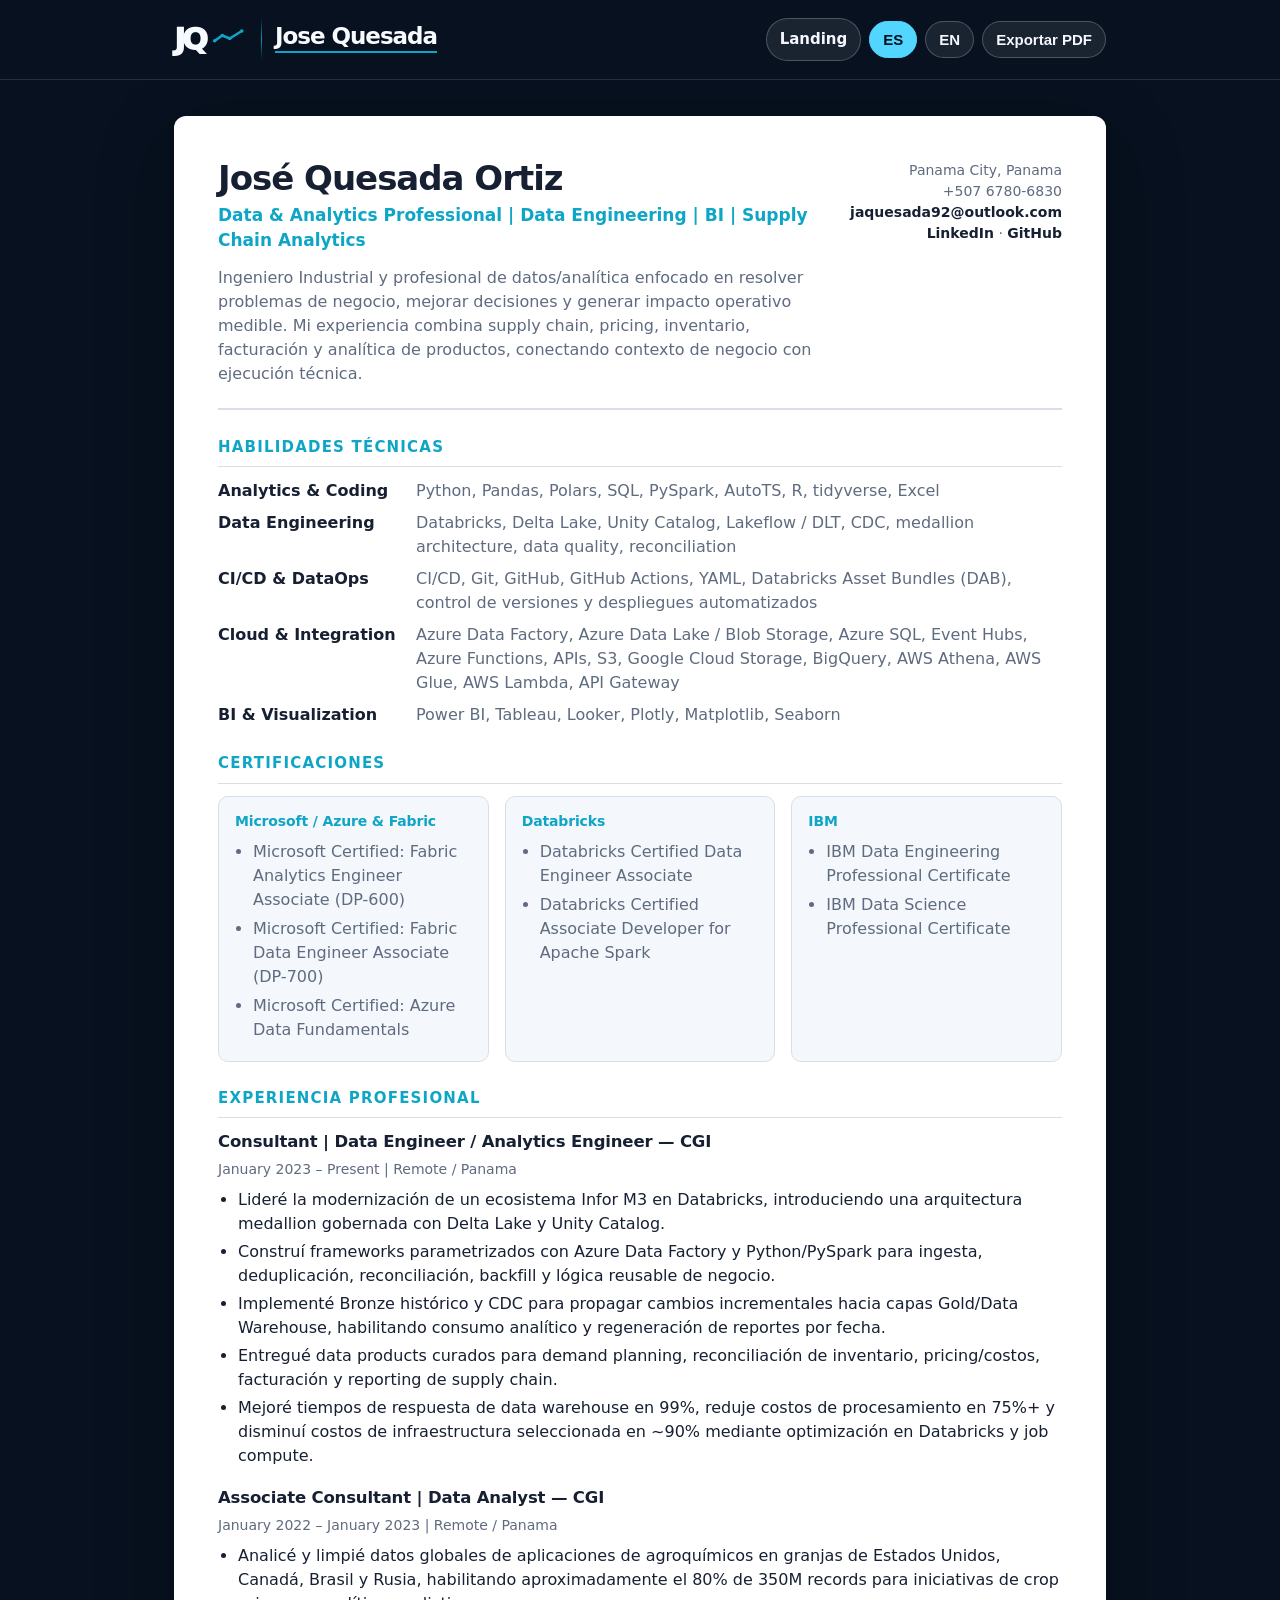
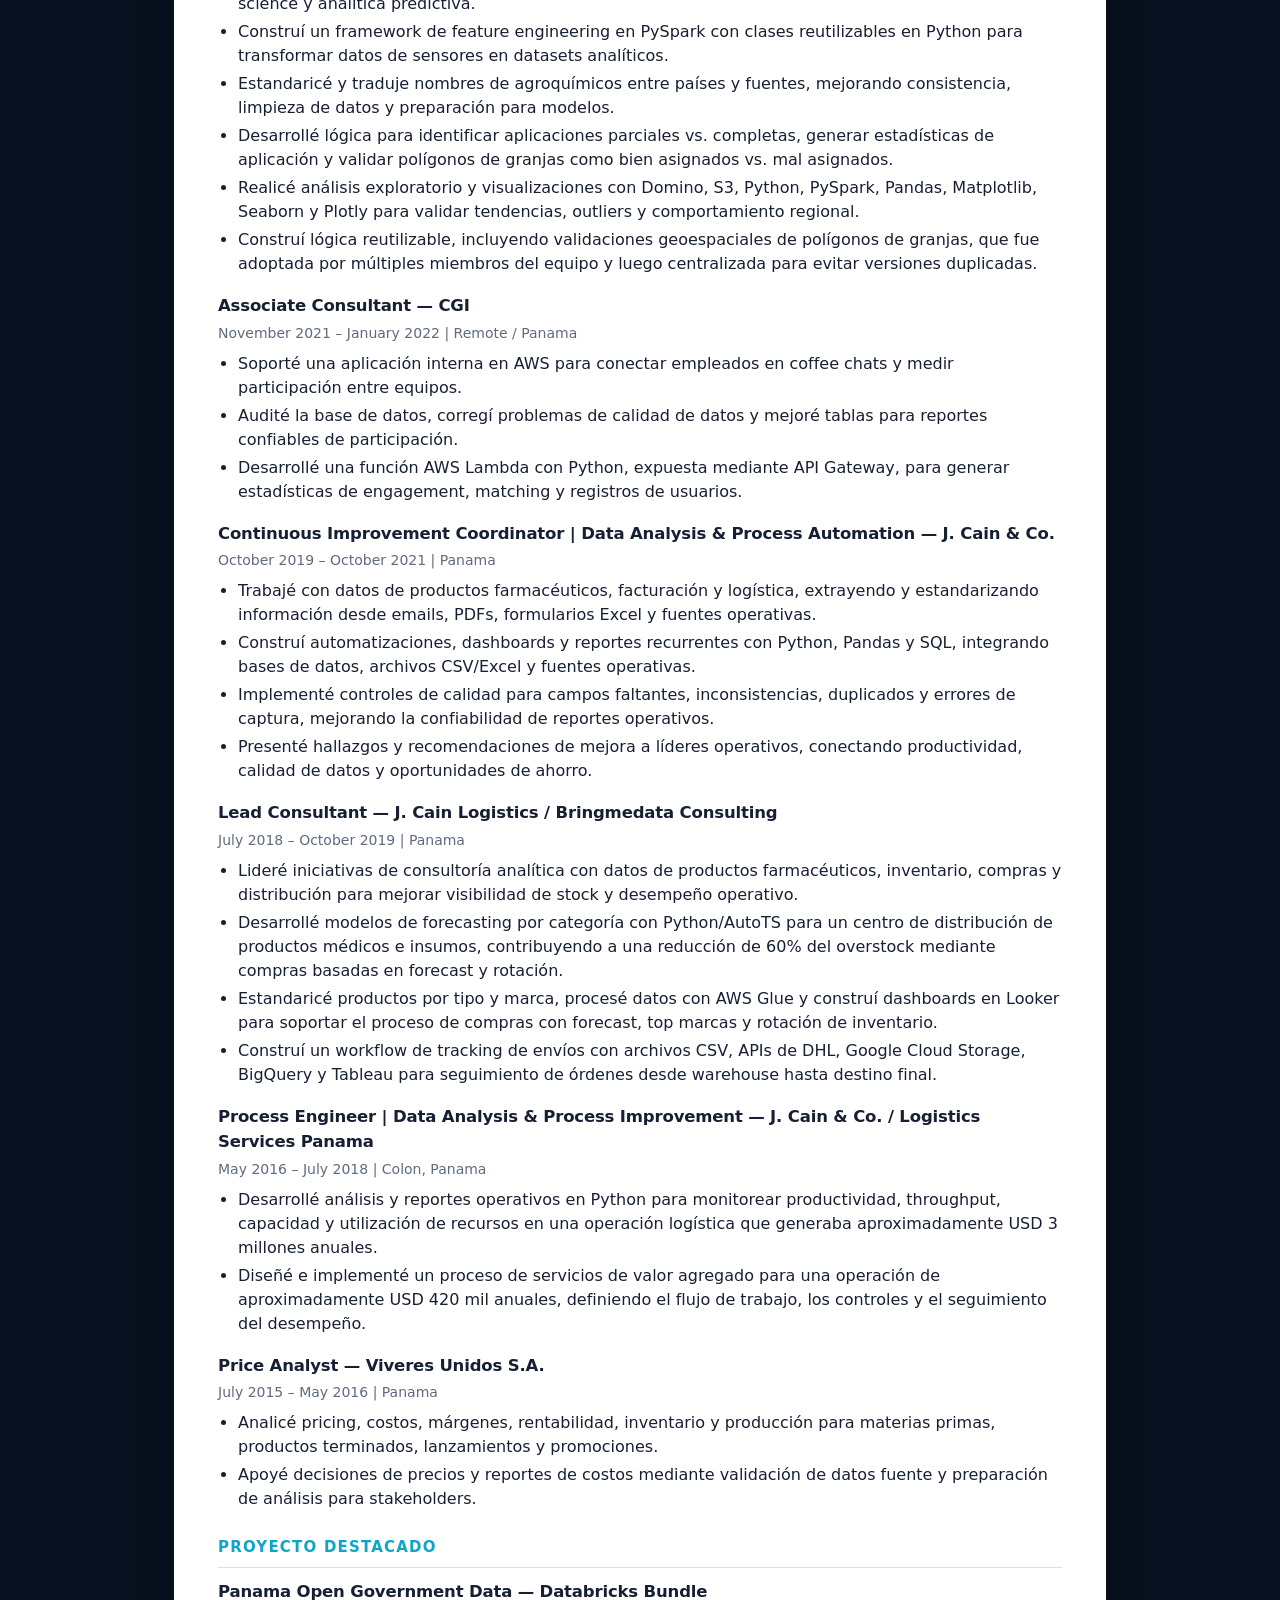
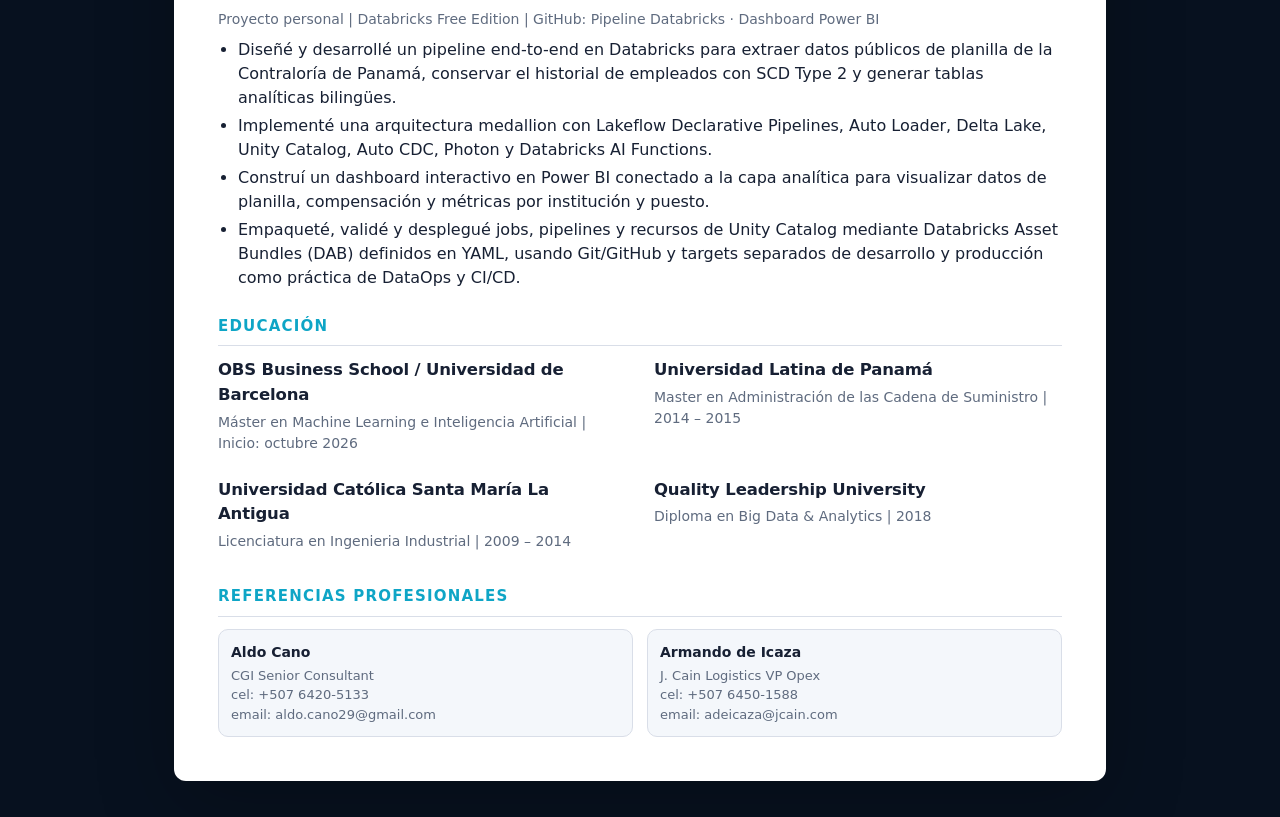
==== cv.html @ 7c7688a4 "Revise job title and descriptions in cv.html Updated job title and enhanced job descriptions for cla" ====
<!DOCTYPE html>
<html lang="es">
<head>
  <meta charset="UTF-8" />
  <meta name="viewport" content="width=device-width, initial-scale=1.0" />
  <title>José Quesada Ortiz | CV</title>
  <meta name="description" content="CV bilingüe de José Quesada Ortiz: experiencia laboral, estudios, certificaciones y herramientas en data engineering, analytics, BI, supply chain e integración de sistemas." />
  <link rel="icon" type="image/svg+xml" href="assets/favicon.svg" />
  <style>
    :root {
      --bg: #07111f;
      --paper: #ffffff;
      --ink: #172033;
      --muted: #5f6b7f;
      --line: #d9dee8;
      --accent: #0ea5c6;
      --soft: #f4f7fb;
      --max: 980px;
    }

    * { box-sizing: border-box; }

    body {
      margin: 0;
      font-family: Inter, ui-sans-serif, system-ui, -apple-system, BlinkMacSystemFont, "Segoe UI", sans-serif;
      background: var(--bg);
      color: var(--ink);
      line-height: 1.5;
    }

    a { color: inherit; text-decoration: none; }

    .topbar {
      background: #07111f;
      color: #f5f8ff;
      border-bottom: 1px solid rgba(255,255,255,.12);
      position: sticky;
      top: 0;
      z-index: 10;
    }

    .topbar-inner {
      max-width: var(--max);
      margin: 0 auto;
      padding: 18px 24px;
      display: flex;
      justify-content: space-between;
      align-items: center;
      gap: 16px;
    }

.brand {
  display: inline-flex;
  align-items: center;
  gap: 13px;
  font-weight: 850;
  letter-spacing: -0.02em;
  min-width: 0;
  color: #f5f8ff;
  flex: 0 0 auto;
}

.brand-icon {
  position: relative;
  display: inline-flex;
  align-items: center;
  height: 42px;
  min-width: 74px;
  color: #f7fbff;
}

.brand-jq {
  font-size: 31px;
  line-height: 1;
  font-weight: 950;
  letter-spacing: -0.12em;
  color: #f7fbff;
}

.brand-chart {
  position: absolute;
  width: 34px;
  height: 18px;
  left: 38px;
  top: 10px;
  overflow: visible;
}

.brand-chart polyline {
  fill: none;
  stroke: var(--accent);
  stroke-width: 3.4;
  stroke-linecap: round;
  stroke-linejoin: round;
}

.brand-chart circle {
  fill: var(--accent);
}

.brand-divider {
  width: 1px;
  height: 42px;
  background: linear-gradient(to bottom, transparent, var(--accent), transparent);
  flex: 0 0 auto;
  opacity: .9;
}

.brand-name-inline {
  display: inline-block;
  max-width: none;
  color: #f7fbff;
  font-size: 23px;
  line-height: 1;
  font-weight: 850;
  letter-spacing: -0.045em;
  white-space: nowrap;
  padding-bottom: 3px;
  border-bottom: 2px solid var(--accent);
}

    .actions {
      display: flex;
      align-items: center;
      gap: 8px;
      flex-wrap: wrap;
      justify-content: flex-end;
    }

    button, .nav-btn {
      border: 1px solid rgba(255,255,255,.22);
      background: rgba(255,255,255,.08);
      color: #f5f8ff;
      border-radius: 999px;
      padding: 9px 13px;
      font-weight: 750;
      cursor: pointer;
      font-size: 15px;
    }

    button.active {
      background: #52d5ff;
      color: #06101e;
      border-color: #52d5ff;
    }

    .page {
      max-width: var(--max);
      margin: 36px auto;
      padding: 0 24px;
    }

    .paper {
      background: var(--paper);
      border-radius: 12px;
      box-shadow: 0 24px 80px rgba(0,0,0,.24);
      padding: 44px;
    }

    .cv-header {
      border-bottom: 2px solid var(--line);
      padding-bottom: 22px;
      margin-bottom: 26px;
      display: grid;
      grid-template-columns: 1fr auto;
      gap: 20px;
      align-items: start;
    }

    h1 {
      margin: 0 0 6px;
      font-size: 34px;
      line-height: 1.1;
      letter-spacing: -0.03em;
    }

    .headline {
      margin: 0 0 12px;
      color: var(--accent);
      font-weight: 750;
      font-size: 17px;
    }

    .summary {
      margin: 0;
      color: var(--muted);
      max-width: 720px;
    }

    .contact {
      text-align: right;
      font-size: 14px;
      color: var(--muted);
      white-space: nowrap;
    }

    .contact a {
      color: var(--ink);
      font-weight: 650;
    }

    section {
      margin-top: 25px;
    }

    h2 {
      margin: 0 0 12px;
      font-size: 15px;
      text-transform: uppercase;
      letter-spacing: .08em;
      color: var(--accent);
      border-bottom: 1px solid var(--line);
      padding-bottom: 8px;
    }

    h3 {
      margin: 0 0 4px;
      font-size: 16.5px;
      color: var(--ink);
      letter-spacing: -0.01em;
    }

    .role {
      margin-bottom: 18px;
      break-inside: avoid;
    }


    .meta {
      color: var(--muted);
      font-size: 14px;
      margin-bottom: 8px;
    }

    ul {
      margin: 8px 0 0;
      padding-left: 20px;
    }

    li {
      margin: 4px 0;
    }

    .skill-grid {
      display: grid;
      grid-template-columns: 180px 1fr;
      gap: 8px 18px;
      margin-top: 8px;
    }

    .skill-label {
      font-weight: 750;
      color: var(--ink);
    }

    .skill-value {
      color: var(--muted);
    }

    .grid {
      display: grid;
      grid-template-columns: repeat(2, minmax(0, 1fr));
      gap: 16px 28px;
    }

    .pill-list {
      display: flex;
      flex-wrap: wrap;
      gap: 8px;
      padding: 0;
      margin: 0;
      list-style: none;
    }

    .pill-list li {
      margin: 0;
      background: var(--soft);
      border: 1px solid var(--line);
      border-radius: 999px;
      padding: 6px 10px;
      font-size: 13px;
      color: #243047;
    }


.cert-columns {
  display: grid;
  grid-template-columns: repeat(3, minmax(0, 1fr));
  gap: 16px;
  margin-top: 12px;
}

.cert-group {
  background: var(--soft);
  border: 1px solid var(--line);
  border-radius: 10px;
  padding: 14px 16px;
  break-inside: avoid;
}

.cert-group h3 {
  margin: 0 0 8px;
  color: var(--accent);
  font-size: 14px;
  letter-spacing: -0.01em;
}

.cert-group ul {
  margin: 0;
  padding-left: 18px;
}

.cert-group li {
  margin: 5px 0;
  color: var(--muted);
}

@media (max-width: 780px) {
  .cert-columns {
    grid-template-columns: 1fr;
  }
}

@media print {
  .cert-columns {
    grid-template-columns: repeat(3, minmax(0, 1fr));
    gap: 10px;
  }

  .cert-group {
    padding: 9px 10px;
  }

  .cert-group h3 {
    font-size: 11.5px;
    margin-bottom: 5px;
  }

  .cert-group li {
    font-size: 10.5px;
    margin: 3px 0;
  }
}

    .lang-content { display: none; }
    .lang-content.active { display: block; }

    .refs {
      display: grid;
      grid-template-columns: repeat(2, minmax(0, 1fr));
      gap: 14px;
    }

    .ref-card {
      background: var(--soft);
      border: 1px solid var(--line);
      border-radius: 10px;
      padding: 12px;
      font-size: 13px;
      color: var(--muted);
    }

    .ref-card strong {
      display: block;
      color: var(--ink);
      font-size: 14px;
      margin-bottom: 3px;
    }

    @media (max-width: 780px) {
      .topbar-inner { align-items: flex-start; flex-direction: column; }
      .actions { justify-content: flex-start; }

.brand {
  gap: 9px;
}

.brand-icon {
  height: 36px;
  min-width: 64px;
}

.brand-jq {
  font-size: 27px;
}

.brand-chart {
  width: 29px;
  height: 16px;
  left: 33px;
  top: 9px;
}

.brand-divider {
  height: 34px;
}

.brand-name-inline {
  font-size: 20px;
}

      .paper { padding: 28px; }
      .cv-header { grid-template-columns: 1fr; }
      .contact { text-align: left; white-space: normal; }
      .grid, .refs { grid-template-columns: 1fr; }
      .skill-grid { grid-template-columns: 1fr; }
      h1 { font-size: 29px; }
    }

    @media print {
      body { background: #fff; }
      .topbar { display: none; }
      .page { max-width: 100%; margin: 0; padding: 0; }
      .paper {
        box-shadow: none;
        border-radius: 0;
        padding: 22px 28px;
      }
      section { margin-top: 18px; }
      h1 { font-size: 28px; }
      h2 { font-size: 12.5px; margin-bottom: 8px; }
      h3 { font-size: 14.5px; }
      .summary, body { font-size: 12px; }
      .meta, .contact, .pill-list li, .ref-card { font-size: 11px; }
      .pill-list li { padding: 3px 7px; }
      .role { margin-bottom: 11px; }
    }
/* PDF SPACE OPTIMIZATION
   Reduces large blank areas by allowing experience blocks to split safely. */
@page {
  size: A4 portrait;
  margin: 0;
}

@media print {
  html,
  body {
    width: 210mm !important;
    min-width: 210mm !important;
    max-width: 210mm !important;
    margin: 0 !important;
    padding: 0 !important;
    background: #ffffff !important;
    color: #172033 !important;
    overflow: visible !important;
    -webkit-print-color-adjust: exact !important;
    print-color-adjust: exact !important;
  }

  .topbar {
    display: none !important;
  }

  .page {
    width: 210mm !important;
    min-width: 210mm !important;
    max-width: 210mm !important;
    margin: 0 !important;
    padding: 0 !important;
    background: #ffffff !important;
  }

  .paper {
    width: 210mm !important;
    min-width: 210mm !important;
    max-width: 210mm !important;
    min-height: 297mm !important;
    margin: 0 !important;
    padding: 10mm 13mm !important;
    border-radius: 0 !important;
    box-shadow: none !important;
    background: #ffffff !important;
  }

  .lang-content:not(.active) {
    display: none !important;
  }

  .lang-content.active {
    display: block !important;
  }

  .cv-header {
    display: grid !important;
    grid-template-columns: minmax(0, 1fr) 45mm !important;
    gap: 10mm !important;
    align-items: start !important;
    padding-bottom: 5mm !important;
    margin-bottom: 6mm !important;
    border-bottom: 2px solid var(--line) !important;
    break-inside: avoid !important;
    page-break-inside: avoid !important;
  }

  .contact {
    text-align: right !important;
    white-space: normal !important;
    font-size: 9.8px !important;
    line-height: 1.28 !important;
    max-width: 45mm !important;
    justify-self: end !important;
  }

  h1 {
    font-size: 26px !important;
    line-height: 1.05 !important;
    margin: 0 0 3px !important;
  }

  .headline {
    font-size: 13.5px !important;
    line-height: 1.25 !important;
    margin: 0 0 6px !important;
  }

  .summary {
    font-size: 10.6px !important;
    line-height: 1.34 !important;
    max-width: none !important;
  }

  section {
    margin-top: 4.6mm !important;
    break-inside: auto !important;
    page-break-inside: auto !important;
  }

  h2 {
    font-size: 11.2px !important;
    margin: 0 0 2.7mm !important;
    padding-bottom: 1.5mm !important;
    letter-spacing: .08em !important;
    break-after: avoid !important;
    page-break-after: avoid !important;
  }

  h3 {
    font-size: 12.7px !important;
    line-height: 1.2 !important;
    margin: 0 0 1px !important;
  }

  .skill-grid {
    display: grid !important;
    grid-template-columns: 38mm minmax(0, 1fr) !important;
    gap: 1.4mm 5mm !important;
    width: 100% !important;
  }

  .skill-label,
  .skill-value {
    font-size: 9.9px !important;
    line-height: 1.28 !important;
  }

  .cert-columns {
    display: grid !important;
    grid-template-columns: repeat(3, minmax(0, 1fr)) !important;
    gap: 3mm !important;
    width: 100% !important;
    align-items: stretch !important;
    break-inside: avoid !important;
    page-break-inside: avoid !important;
  }

  .cert-group {
    padding: 2.5mm 3mm !important;
    border-radius: 2.5mm !important;
    border: 1px solid #d9dee8 !important;
    background: #f4f7fb !important;
    break-inside: avoid !important;
    page-break-inside: avoid !important;
  }

  .cert-group h3 {
    font-size: 10px !important;
    line-height: 1.15 !important;
    margin: 0 0 1.5mm !important;
    color: var(--accent) !important;
  }

  .cert-group ul {
    margin: 0 !important;
    padding-left: 3.6mm !important;
  }

  .cert-group li {
    font-size: 8.9px !important;
    line-height: 1.22 !important;
    margin: .8mm 0 !important;
    color: var(--muted) !important;
  }

  /* Key change: allow roles to split to prevent large blank areas. */
  .role {
    margin-bottom: 3mm !important;
    break-inside: auto !important;
    page-break-inside: auto !important;
  }

  .role h3,
  .role .meta {
    break-after: avoid !important;
    page-break-after: avoid !important;
  }

  .role ul {
    margin-top: 1.5mm !important;
    break-inside: auto !important;
    page-break-inside: auto !important;
  }

  .role li {
    font-size: 9.9px !important;
    line-height: 1.28 !important;
    margin: .75mm 0 !important;
    break-inside: avoid !important;
    page-break-inside: avoid !important;
  }

  .meta {
    font-size: 9.5px !important;
    line-height: 1.25 !important;
    margin-bottom: 1.2mm !important;
  }

  .grid,
  .refs {
    display: grid !important;
    grid-template-columns: repeat(2, minmax(0, 1fr)) !important;
    gap: 3.5mm 6mm !important;
  }

  .grid > div,
  .refs > div,
  .ref-card {
    break-inside: avoid !important;
    page-break-inside: avoid !important;
  }

  .ref-card {
    font-size: 9.3px !important;
    line-height: 1.25 !important;
    padding: 2.3mm !important;
  }

  ul {
    padding-left: 4.5mm !important;
  }

  a {
    color: inherit !important;
    text-decoration: none !important;
  }
}

  </style>
</head>
<body>
  <div class="topbar">
    <div class="topbar-inner">

<a class="brand" href="index.html?lang=es" aria-label="Jose Quesada home" data-home-link>
  <span class="brand-icon" aria-hidden="true">
    <span class="brand-jq">JQ</span>
    <svg class="brand-chart" viewBox="0 0 44 24" focusable="false" aria-hidden="true">
      <polyline points="3,17 13,10 23,14 39,4"></polyline>
      <circle cx="3" cy="17" r="2.4"></circle>
      <circle cx="13" cy="10" r="2.4"></circle>
      <circle cx="23" cy="14" r="2.4"></circle>
      <circle cx="39" cy="4" r="2.4"></circle>
    </svg>
  </span>
  <span class="brand-divider" aria-hidden="true"></span>
  <span class="brand-name-inline">Jose Quesada</span>
</a>
      <div class="actions">
        <a class="nav-btn" href="index.html" data-home-link>Landing</a>
        <button type="button" class="active" data-lang="es">ES</button>
        <button type="button" data-lang="en">EN</button>
        <button type="button" onclick="window.print()">Exportar PDF</button>
      </div>
    </div>
  </div>

  <main class="page">
    <article class="paper">

      <div class="lang-content active" data-lang-content="es">
        <header class="cv-header">
          <div>
            <h1>José Quesada Ortiz</h1>
            <p class="headline">Data & Analytics Professional | Data Engineering | BI | Supply Chain Analytics</p>
            <p class="summary">Ingeniero Industrial y profesional de datos/analítica enfocado en resolver problemas de negocio, mejorar decisiones y generar impacto operativo medible. Mi experiencia combina supply chain, pricing, inventario, facturación y analítica de productos, conectando contexto de negocio con ejecución técnica.</p>
          </div>
          <div class="contact">
            <div>Panama City, Panama</div>
            <div>+507 6780-6830</div>
            <div><a href="mailto:jaquesada92@outlook.com">jaquesada92@outlook.com</a></div>
            <div><a href="https://www.linkedin.com/in/jquesada92/">LinkedIn</a> · <a href="https://github.com/jquesada92">GitHub</a></div>
          </div>
        </header>

        <section>
          <h2>Habilidades técnicas</h2>
          <div class="skill-grid">
            <div class="skill-label">Analytics & Coding</div>
            <div class="skill-value">Python, Pandas, Polars, SQL, PySpark, AutoTS, R, tidyverse, Excel</div>
            <div class="skill-label">Data Engineering</div>
            <div class="skill-value">Databricks, Delta Lake, Unity Catalog, Lakeflow / DLT, CDC, medallion architecture, data quality, reconciliation</div>
            <div class="skill-label">CI/CD & DataOps</div>
            <div class="skill-value">CI/CD, Git, GitHub, GitHub Actions, YAML, Databricks Asset Bundles (DAB), control de versiones y despliegues automatizados</div>
            <div class="skill-label">Cloud & Integration</div>
            <div class="skill-value">Azure Data Factory, Azure Data Lake / Blob Storage, Azure SQL, Event Hubs, Azure Functions, APIs, S3, Google Cloud Storage, BigQuery, AWS Athena, AWS Glue, AWS Lambda, API Gateway</div>
            <div class="skill-label">BI & Visualization</div>
            <div class="skill-value">Power BI, Tableau, Looker, Plotly, Matplotlib, Seaborn</div>
          </div>
        </section>
<section>
  <h2>Certificaciones</h2>
  <div class="cert-columns">
    <div class="cert-group">
      <h3>Microsoft / Azure &amp; Fabric</h3>
      <ul>
        <li>Microsoft Certified: Fabric Analytics Engineer Associate (DP-600)</li>
        <li>Microsoft Certified: Fabric Data Engineer Associate (DP-700)</li>
        <li>Microsoft Certified: Azure Data Fundamentals</li>
      </ul>
    </div>
    <div class="cert-group">
      <h3>Databricks</h3>
      <ul>
        <li>Databricks Certified Data Engineer Associate</li>
        <li>Databricks Certified Associate Developer for Apache Spark</li>
      </ul>
    </div>
    <div class="cert-group">
      <h3>IBM</h3>
      <ul>
        <li>IBM Data Engineering Professional Certificate</li>
        <li>IBM Data Science Professional Certificate</li>
      </ul>
    </div>
  </div>
</section>
        <section>
  <h2>Experiencia profesional</h2>

  <div class="role">
    <h3>Consultant | Data Engineer / Analytics Engineer — CGI</h3>
    <div class="meta">January 2023 – Present | Remote / Panama</div>
    <ul>
  <li>Lideré la modernización de un ecosistema Infor M3 en Databricks, introduciendo una arquitectura medallion gobernada con Delta Lake y Unity Catalog.</li>
  <li>Construí frameworks parametrizados con Azure Data Factory y Python/PySpark para ingesta, deduplicación, reconciliación, backfill y lógica reusable de negocio.</li>
  <li>Implementé Bronze histórico y CDC para propagar cambios incrementales hacia capas Gold/Data Warehouse, habilitando consumo analítico y regeneración de reportes por fecha.</li>
  <li>Entregué data products curados para demand planning, reconciliación de inventario, pricing/costos, facturación y reporting de supply chain.</li>
  <li>Mejoré tiempos de respuesta de data warehouse en 99%, reduje costos de procesamiento en 75%+ y disminuí costos de infraestructura seleccionada en ~90% mediante optimización en Databricks y job compute.</li>
</ul>
  </div>

  <div class="role">
    <h3>Associate Consultant | Data Analyst — CGI</h3>
    <div class="meta">January 2022 – January 2023 | Remote / Panama</div>
    <ul>
      <li>Analicé y limpié datos globales de aplicaciones de agroquímicos en granjas de Estados Unidos, Canadá, Brasil y Rusia, habilitando aproximadamente el 80% de 350M records para iniciativas de crop science y analítica predictiva.</li>
      <li>Construí un framework de feature engineering en PySpark con clases reutilizables en Python para transformar datos de sensores en datasets analíticos.</li>
      <li>Estandaricé y traduje nombres de agroquímicos entre países y fuentes, mejorando consistencia, limpieza de datos y preparación para modelos.</li>
      <li>Desarrollé lógica para identificar aplicaciones parciales vs. completas, generar estadísticas de aplicación y validar polígonos de granjas como bien asignados vs. mal asignados.</li>
      <li>Realicé análisis exploratorio y visualizaciones con Domino, S3, Python, PySpark, Pandas, Matplotlib, Seaborn y Plotly para validar tendencias, outliers y comportamiento regional.</li>
              <li>Construí lógica reutilizable, incluyendo validaciones geoespaciales de polígonos de granjas, que fue adoptada por múltiples miembros del equipo y luego centralizada para evitar versiones duplicadas.</li>
    </ul>
  </div>

  <div class="role">
    <h3>Associate Consultant — CGI</h3>
    <div class="meta">November 2021 – January 2022 | Remote / Panama</div>
    <ul>
      <li>Soporté una aplicación interna en AWS para conectar empleados en coffee chats y medir participación entre equipos.</li>
      <li>Audité la base de datos, corregí problemas de calidad de datos y mejoré tablas para reportes confiables de participación.</li>
      <li>Desarrollé una función AWS Lambda con Python, expuesta mediante API Gateway, para generar estadísticas de engagement, matching y registros de usuarios.</li>
    </ul>
  </div>

  <div class="role">
    <h3>Continuous Improvement Coordinator | Data Analysis & Process Automation — J. Cain & Co.</h3>
    <div class="meta">October 2019 – October 2021 | Panama</div>
    <ul>
      <li>Trabajé con datos de productos farmacéuticos, facturación y logística, extrayendo y estandarizando información desde emails, PDFs, formularios Excel y fuentes operativas.</li>
      <li>Construí automatizaciones, dashboards y reportes recurrentes con Python, Pandas y SQL, integrando bases de datos, archivos CSV/Excel y fuentes operativas.</li>
      <li>Implementé controles de calidad para campos faltantes, inconsistencias, duplicados y errores de captura, mejorando la confiabilidad de reportes operativos.</li>
      <li>Presenté hallazgos y recomendaciones de mejora a líderes operativos, conectando productividad, calidad de datos y oportunidades de ahorro.</li>
    </ul>
  </div>

  <div class="role">
    <h3>Lead Consultant — J. Cain Logistics / Bringmedata Consulting</h3>
    <div class="meta">July 2018 – October 2019 | Panama</div>
    <ul>
      <li>Lideré iniciativas de consultoría analítica con datos de productos farmacéuticos, inventario, compras y distribución para mejorar visibilidad de stock y desempeño operativo.</li>
      <li>Desarrollé modelos de forecasting por categoría con Python/AutoTS para un centro de distribución de productos médicos e insumos, contribuyendo a una reducción de 60% del overstock mediante compras basadas en forecast y rotación.</li>
      <li>Estandaricé productos por tipo y marca, procesé datos con AWS Glue y construí dashboards en Looker para soportar el proceso de compras con forecast, top marcas y rotación de inventario.
              </li>
              <li>Construí un workflow de tracking de envíos con archivos CSV, APIs de DHL, Google Cloud Storage, BigQuery y Tableau para seguimiento de órdenes desde warehouse hasta destino final.</li>
    </ul>
  </div>

  <div class="role">
    <h3>Process Engineer | Data Analysis & Process Improvement — J. Cain & Co. / Logistics Services Panama</h3>
    <div class="meta">May 2016 – July 2018 | Colon, Panama</div>
    <ul>
      <li>Desarrollé análisis y reportes operativos en Python para monitorear productividad, throughput, capacidad y utilización de recursos en una operación logística que generaba aproximadamente USD 3 millones anuales.</li>
      <li>Diseñé e implementé un proceso de servicios de valor agregado para una operación de aproximadamente USD 420 mil anuales, definiendo el flujo de trabajo, los controles y el seguimiento del desempeño.</li>
    </ul>
  </div>

  <div class="role">
    <h3>Price Analyst — Viveres Unidos S.A.</h3>
    <div class="meta">July 2015 – May 2016 | Panama</div>
    <ul>
      <li>Analicé pricing, costos, márgenes, rentabilidad, inventario y producción para materias primas, productos terminados, lanzamientos y promociones.</li>
      <li>Apoyé decisiones de precios y reportes de costos mediante validación de datos fuente y preparación de análisis para stakeholders.</li>
    </ul>
  </div>
</section>

        <section>
          <h2>Proyecto destacado</h2>
          <div class="role">
            <h3>Panama Open Government Data — Databricks Bundle</h3>
            <div class="meta">Proyecto personal | Databricks Free Edition | GitHub: <a href="https://github.com/jquesada92/databricks-panama-open-data-bundle">Pipeline Databricks</a> · <a href="https://github.com/jquesada92/PBI-Contraloria">Dashboard Power BI</a></div>
            <ul>
              <li>Diseñé y desarrollé un pipeline end-to-end en Databricks para extraer datos públicos de planilla de la Contraloría de Panamá, conservar el historial de empleados con SCD Type 2 y generar tablas analíticas bilingües.</li>
              <li>Implementé una arquitectura medallion con Lakeflow Declarative Pipelines, Auto Loader, Delta Lake, Unity Catalog, Auto CDC, Photon y Databricks AI Functions.</li>
              <li>Construí un <a href="https://github.com/jquesada92/PBI-Contraloria">dashboard interactivo en Power BI</a> conectado a la capa analítica para visualizar datos de planilla, compensación y métricas por institución y puesto.</li>
              <li>Empaqueté, validé y desplegué jobs, pipelines y recursos de Unity Catalog mediante Databricks Asset Bundles (DAB) definidos en YAML, usando Git/GitHub y targets separados de desarrollo y producción como práctica de DataOps y CI/CD.</li>
            </ul>
          </div>
        </section>

        <section>
          <h2>Educación</h2>
          <div class="grid">
<div>
  <h3>OBS Business School / Universidad de Barcelona</h3>
  <div class="meta">Máster en Machine Learning e Inteligencia Artificial | Inicio: octubre 2026</div>
</div>
            <div>
              <h3>Universidad Latina de Panamá</h3>
              <div class="meta">Master en Administración de las Cadena de Suministro | 2014 – 2015</div>
            </div>
            <div>
              <h3>Universidad Católica Santa María La Antigua</h3>
              <div class="meta">Licenciatura en Ingenieria Industrial | 2009 – 2014</div>
            </div>
            <div>
              <h3>Quality Leadership University</h3>
              <div class="meta">Diploma en Big Data & Analytics | 2018</div>
            </div>
          </div>
        </section>

        <section>
          <h2>Referencias profesionales</h2>
          <div class="refs">
            <div class="ref-card"><strong>Aldo Cano</strong>CGI Senior Consultant<br>cel: +507 6420-5133<br>email: aldo.cano29@gmail.com</div>
            <div class="ref-card"><strong>Armando de Icaza</strong>J. Cain Logistics VP Opex<br>cel: +507 6450-1588<br>email: adeicaza@jcain.com</div>
          </div>
        </section>
      </div>

      <div class="lang-content" data-lang-content="en">
        <header class="cv-header">
          <div>
            <h1>José Quesada Ortiz</h1>
            <p class="headline">Data & Analytics Professional | Data Engineering | BI | Supply Chain Analytics</p>
            <p class="summary">Industrial Engineer and data/analytics professional focused on solving business problems, improving decisions and supporting measurable operational impact. My experience combines supply chain, pricing, inventory, invoice and product analytics, connecting business context with strong technical execution.</p>
          </div>
          <div class="contact">
            <div>Panama City, Panama</div>
            <div>+507 6780-6830</div>
            <div><a href="mailto:jaquesada92@outlook.com">jaquesada92@outlook.com</a></div>
            <div><a href="https://www.linkedin.com/in/jquesada92/">LinkedIn</a> · <a href="https://github.com/jquesada92">GitHub</a></div>
          </div>
        </header>

        <section>
          <h2>Technical skills</h2>
          <div class="skill-grid">
            <div class="skill-label">Analytics & Coding</div>
            <div class="skill-value">Python, Pandas, Polars, SQL, PySpark, AutoTS, R, tidyverse, Excel</div>
            <div class="skill-label">Data Engineering</div>
            <div class="skill-value">Databricks, Delta Lake, Unity Catalog, Lakeflow / DLT, CDC, medallion architecture, data quality, reconciliation</div>
            <div class="skill-label">CI/CD & DataOps</div>
            <div class="skill-value">CI/CD, Git, GitHub, GitHub Actions, YAML, Databricks Asset Bundles (DAB), version control and automated deployments</div>
            <div class="skill-label">Cloud & Integration</div>
            <div class="skill-value">Azure Data Factory, Azure Data Lake / Blob Storage, Azure SQL, Event Hubs, Azure Functions, APIs, S3, Google Cloud Storage, BigQuery, AWS Athena, AWS Glue, AWS Lambda, API Gateway</div>
            <div class="skill-label">BI & Visualization</div>
            <div class="skill-value">Power BI, Tableau, Looker, Plotly, Matplotlib, Seaborn</div>
          </div>
        </section>
<section>
  <h2>Certifications</h2>
  <div class="cert-columns">
    <div class="cert-group">
      <h3>Microsoft / Azure &amp; Fabric</h3>
      <ul>
        <li>Microsoft Certified: Fabric Analytics Engineer Associate (DP-600)</li>
        <li>Microsoft Certified: Fabric Data Engineer Associate (DP-700)</li>
        <li>Microsoft Certified: Azure Data Fundamentals</li>
      </ul>
    </div>
    <div class="cert-group">
      <h3>Databricks</h3>
      <ul>
        <li>Databricks Certified Data Engineer Associate</li>
        <li>Databricks Certified Associate Developer for Apache Spark</li>
      </ul>
    </div>
    <div class="cert-group">
      <h3>IBM</h3>
      <ul>
        <li>IBM Data Engineering Professional Certificate</li>
        <li>IBM Data Science Professional Certificate</li>
      </ul>
    </div>
  </div>
</section>
        <section>
  <h2>Professional experience</h2>

  <div class="role">
    <h3>Consultant | Data Engineer / Analytics Engineer — CGI</h3>
    <div class="meta">January 2023 – Present | Remote / Panama</div>
    <ul>
  <li>Led the modernization of an Infor M3 data ecosystem on Databricks, introducing a governed medallion architecture with Delta Lake and Unity Catalog.</li>
  <li>Built configuration-driven Azure Data Factory and Python/PySpark frameworks for ingestion, deduplication, reconciliation, backfill and reusable business-rule logic.</li>
  <li>Implemented historical Bronze storage and CDC to propagate incremental changes into Gold/Data Warehouse layers, enabling analytical consumption and report regeneration by date.</li>
  <li>Delivered curated data products for demand planning, inventory reconciliation, pricing/cost enrichment, invoicing and supply chain reporting.</li>
  <li>Improved data warehouse response times by 99%, reduced processing costs by 75%+ and cut selected infrastructure costs by ~90% through Databricks optimization and job compute patterns.</li>
</ul>
  </div>

  <div class="role">
    <h3>Associate Consultant | Data Analyst — CGI</h3>
    <div class="meta">January 2022 – January 2023 | Remote / Panama</div>
    <ul>
      <li>Analyzed and cleaned global agrochemical application data from farms across the United States, Canada, Brazil and Russia, enabling approximately 80% of 350M records for crop science and predictive analytics initiatives.</li>
      <li>Built a PySpark feature engineering framework with reusable Python classes to transform sensor data into analytics-ready datasets.</li>
      <li>Standardized and translated agrochemical product names across countries and sources, improving consistency, data cleaning and model readiness.</li>
      <li>Developed logic to identify partial vs. complete applications, generate application-level statistics and validate farm polygons as correctly assigned vs. incorrectly assigned.</li>
      <li>Created exploratory analysis and visualizations with Domino, S3, Python, PySpark, Pandas, Matplotlib, Seaborn and Plotly to validate trends, outliers and regional behavior.</li>
              <li>Built reusable logic, including geospatial validation of farm polygons, that was adopted by multiple team members and later centralized to avoid duplicated versions.</li>
    </ul>
  </div>

  <div class="role">
    <h3>Associate Consultant — CGI</h3>
    <div class="meta">November 2021 – January 2022 | Remote / Panama</div>
    <ul>
      <li>Supported an internal AWS application used to match employees for coffee chats and measure cross-team participation.</li>
      <li>Audited the database, corrected data quality issues and improved tables for reliable participation reporting.</li>
      <li>Developed a Python AWS Lambda function, exposed through API Gateway, to generate engagement, matching and user registration statistics.</li>
    </ul>
  </div>

  <div class="role">
    <h3>Continuous Improvement Coordinator | Data Analysis & Process Automation — J. Cain & Co.</h3>
    <div class="meta">October 2019 – October 2021 | Panama</div>
    <ul>
      <li>Worked with pharmaceutical product, invoice and logistics data, extracting and standardizing information from emails, PDFs, Excel forms and operational sources.</li>
      <li>Built automations, dashboards and recurring reports with Python, Pandas and SQL, integrating databases, CSV/Excel files and operational sources.</li>
      <li>Implemented quality checks for missing fields, inconsistencies, duplicates and data-entry issues, improving operational reporting reliability.</li>
      <li>Presented findings and improvement recommendations to operational leaders, connecting productivity, data quality and cost-saving opportunities.</li>
    </ul>
  </div>

  <div class="role">
    <h3>Lead Consultant — J. Cain Logistics / Bringmedata Consulting</h3>
    <div class="meta">July 2018 – October 2019 | Panama</div>
    <ul>
      <li>Led analytics consulting initiatives using pharmaceutical product, inventory, purchasing and distribution data to improve stock visibility and operational performance.</li>
      <li>Developed category-level forecasting models with Python/AutoTS for a medical products and supplies distribution center, contributing to a 60% reduction in overstock through forecast- and rotation-based purchasing.</li>
      <li>Standardized products by type and brand, processed data with AWS Glue and built Looker dashboards to support the purchasing process with forecasts, top brands and inventory rotation.
              </li>
              <li>Built a shipment tracking workflow using CSV files, DHL APIs, Google Cloud Storage, BigQuery and Tableau to follow orders from warehouse to final destination.</li>
    </ul>
  </div>

  <div class="role">
    <h3>Process Engineer | Data Analysis & Process Improvement — J. Cain & Co. / Logistics Services Panama</h3>
    <div class="meta">May 2016 – July 2018 | Colon, Panama</div>
    <ul>
      <li>Developed Python-based analyses and operational reports to monitor productivity, throughput, capacity and resource utilization for a logistics operation generating approximately USD 3 million in annual revenue.</li>
      <li>Designed and implemented a value-added services process for an operation worth approximately USD 420,000 annually, defining its workflow, controls and performance tracking.</li>
    </ul>
  </div>

  <div class="role">
    <h3>Price Analyst — Viveres Unidos S.A.</h3>
    <div class="meta">July 2015 – May 2016 | Panama</div>
    <ul>
      <li>Analyzed pricing, cost, margin, profitability, inventory and production data for raw materials, finished products, new product launches and promotions.</li>
      <li>Supported pricing decisions and cost reporting by validating source data and preparing business analysis for stakeholders.</li>
    </ul>
  </div>
</section>

        <section>
          <h2>Featured project</h2>
          <div class="role">
            <h3>Panama Open Government Data — Databricks Bundle</h3>
            <div class="meta">Personal project | Databricks Free Edition | GitHub: <a href="https://github.com/jquesada92/databricks-panama-open-data-bundle">Databricks pipeline</a> · <a href="https://github.com/jquesada92/PBI-Contraloria">Power BI dashboard</a></div>
            <ul>
              <li>Designed and developed an end-to-end Databricks pipeline to extract public payroll data from Panama's Office of the Comptroller General, preserve employee history with SCD Type 2 and produce bilingual analytics-ready tables.</li>
              <li>Implemented a medallion architecture with Lakeflow Declarative Pipelines, Auto Loader, Delta Lake, Unity Catalog, Auto CDC, Photon and Databricks AI Functions.</li>
              <li>Built an <a href="https://github.com/jquesada92/PBI-Contraloria">interactive Power BI dashboard</a> connected to the analytical layer to visualize payroll, compensation, and institution- and position-level metrics.</li>
              <li>Packaged, validated and deployed jobs, pipelines and Unity Catalog resources through YAML-defined Databricks Asset Bundles (DAB), using Git/GitHub and separate development and production targets as a DataOps and CI/CD practice.</li>
            </ul>
          </div>
        </section>

        <section>
          <h2>Education</h2>
          <div class="grid">
<div>
  <h3>OBS Business School / University of Barcelona</h3>
  <div class="meta">Master in Machine Learning and Artificial Intelligence | Start: October 2026</div>
</div>
            <div>
              <h3>Universidad Latina de Panamá</h3>
              <div class="meta">Master’s degree, Logistics, Materials, and Supply Chain Management | 2014 – 2015</div>
            </div>
            <div>
              <h3>Universidad Católica Santa María La Antigua</h3>
              <div class="meta">Engineer’s degree, Industrial Engineer | 2009 – 2014</div>
            </div>
            <div>
              <h3>Quality Leadership University</h3>
              <div class="meta">Diploma, Big Data & Analytics | 2018</div>
            </div>
          </div>
        </section>

        <section>
          <h2>Professional references</h2>
          <div class="refs">
            <div class="ref-card"><strong>Aldo Cano</strong>CGI Senior Consultant<br>cel: +507 6420-5133<br>email: aldo.cano29@gmail.com</div>
            <div class="ref-card"><strong>Armando de Icaza</strong>J. Cain Logistics VP Opex<br>cel: +507 6450-1588<br>email: adeicaza@jcain.com</div>
          </div>
        </section>
      </div>

    </article>
  </main>

  <script>
  (function () {
    const buttons = document.querySelectorAll('[data-lang]');
    const contents = document.querySelectorAll('[data-lang-content]');

    function normalizeLang(lang) {
      return lang === 'en' ? 'en' : 'es';
    }

    function setLang(lang) {
      lang = normalizeLang(lang);

      buttons.forEach(btn => btn.classList.toggle('active', btn.getAttribute('data-lang') === lang));
      contents.forEach(section => section.classList.toggle('active', section.getAttribute('data-lang-content') === lang));
      document.documentElement.lang = lang;

      document.querySelectorAll('a[data-home-link], a[href^="index.html"]').forEach(link => {
        link.setAttribute('href', 'index.html?lang=' + lang);
      });

      try {
        localStorage.setItem('preferredLanguage', lang);
      } catch (e) {}
    }

    function initialLanguage() {
      const params = new URLSearchParams(window.location.search);
      const urlLang = params.get('lang');
      if (urlLang === 'en' || urlLang === 'es') return urlLang;

      try {
        const saved = localStorage.getItem('preferredLanguage');
        if (saved === 'en' || saved === 'es') return saved;
      } catch (e) {}

      return 'es';
    }

    buttons.forEach(button => {
      button.addEventListener('click', () => setLang(button.getAttribute('data-lang')));
    });

    setLang(initialLanguage());
  })();
</script>
<script>
  window.addEventListener('beforeprint', function () {
    document.body.classList.add('printing-cv');
  });
  window.addEventListener('afterprint', function () {
    document.body.classList.remove('printing-cv');
  });
</script>
</body>
</html>
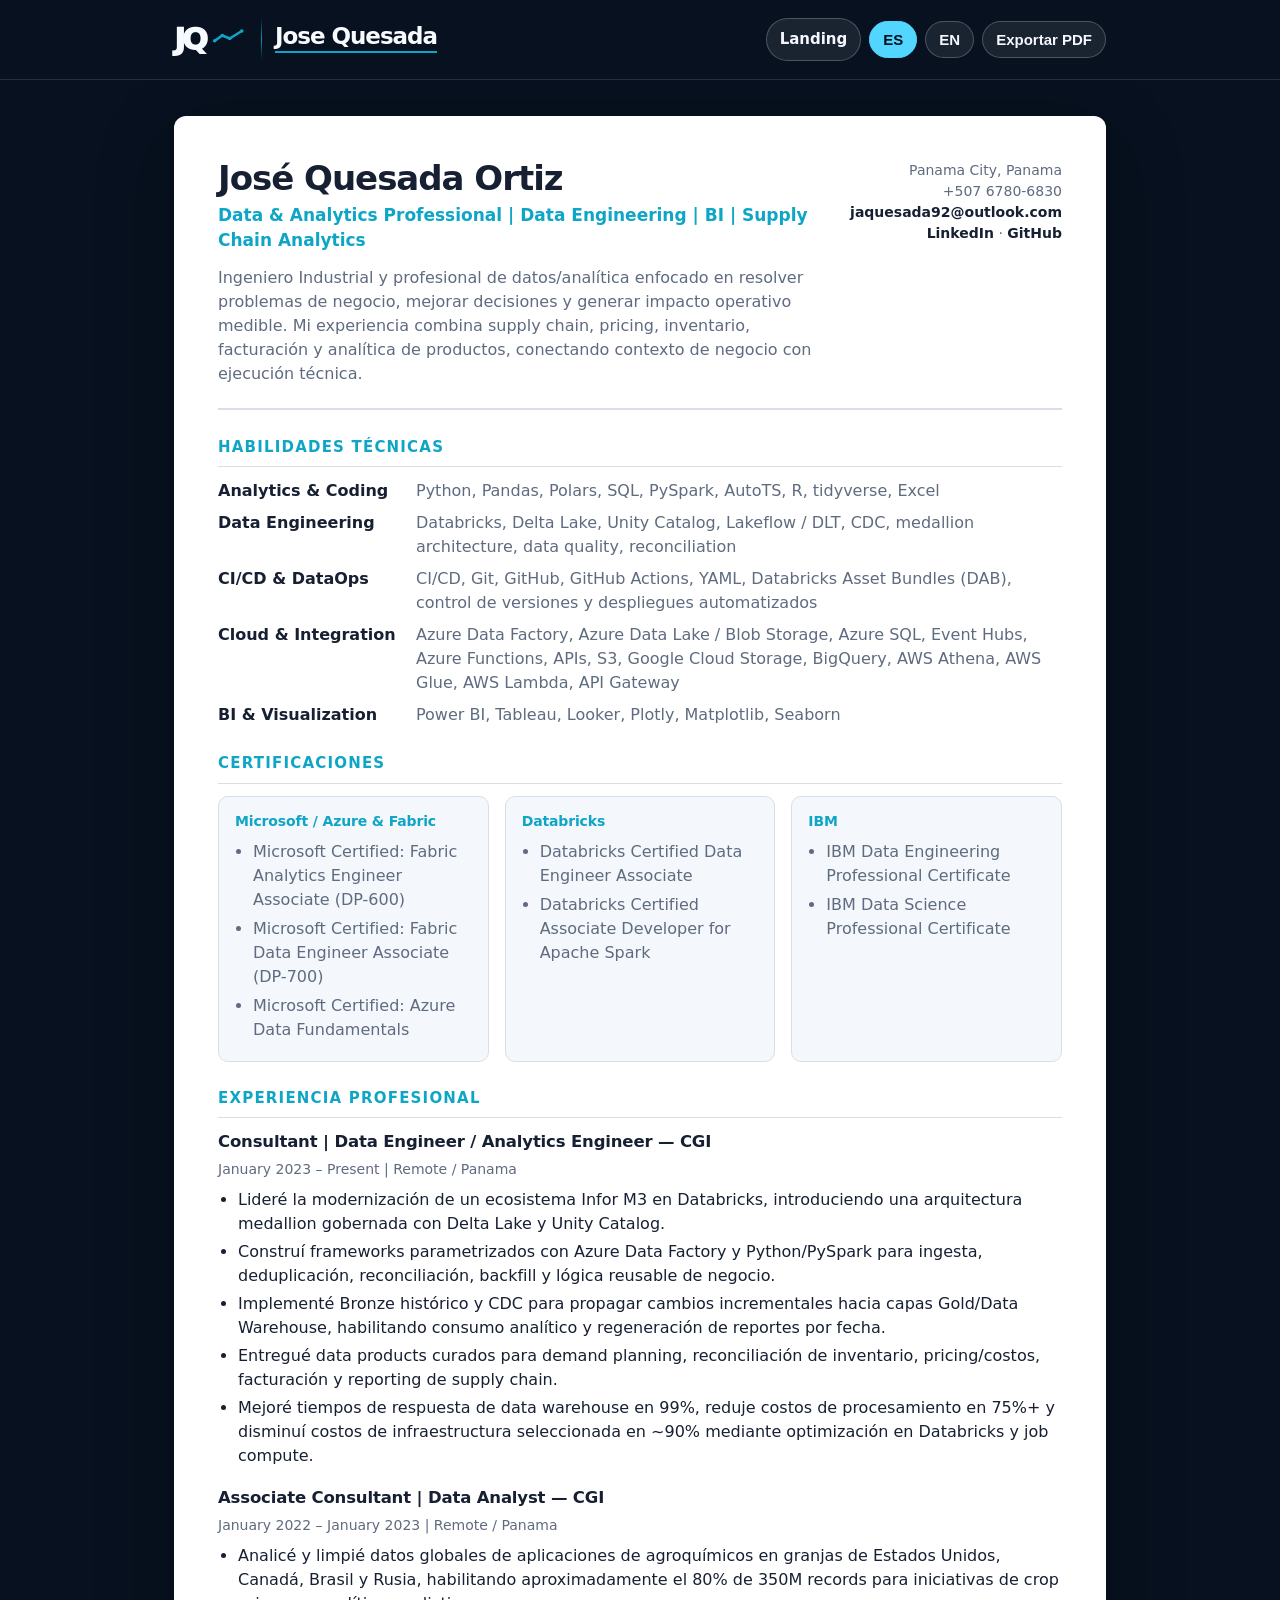
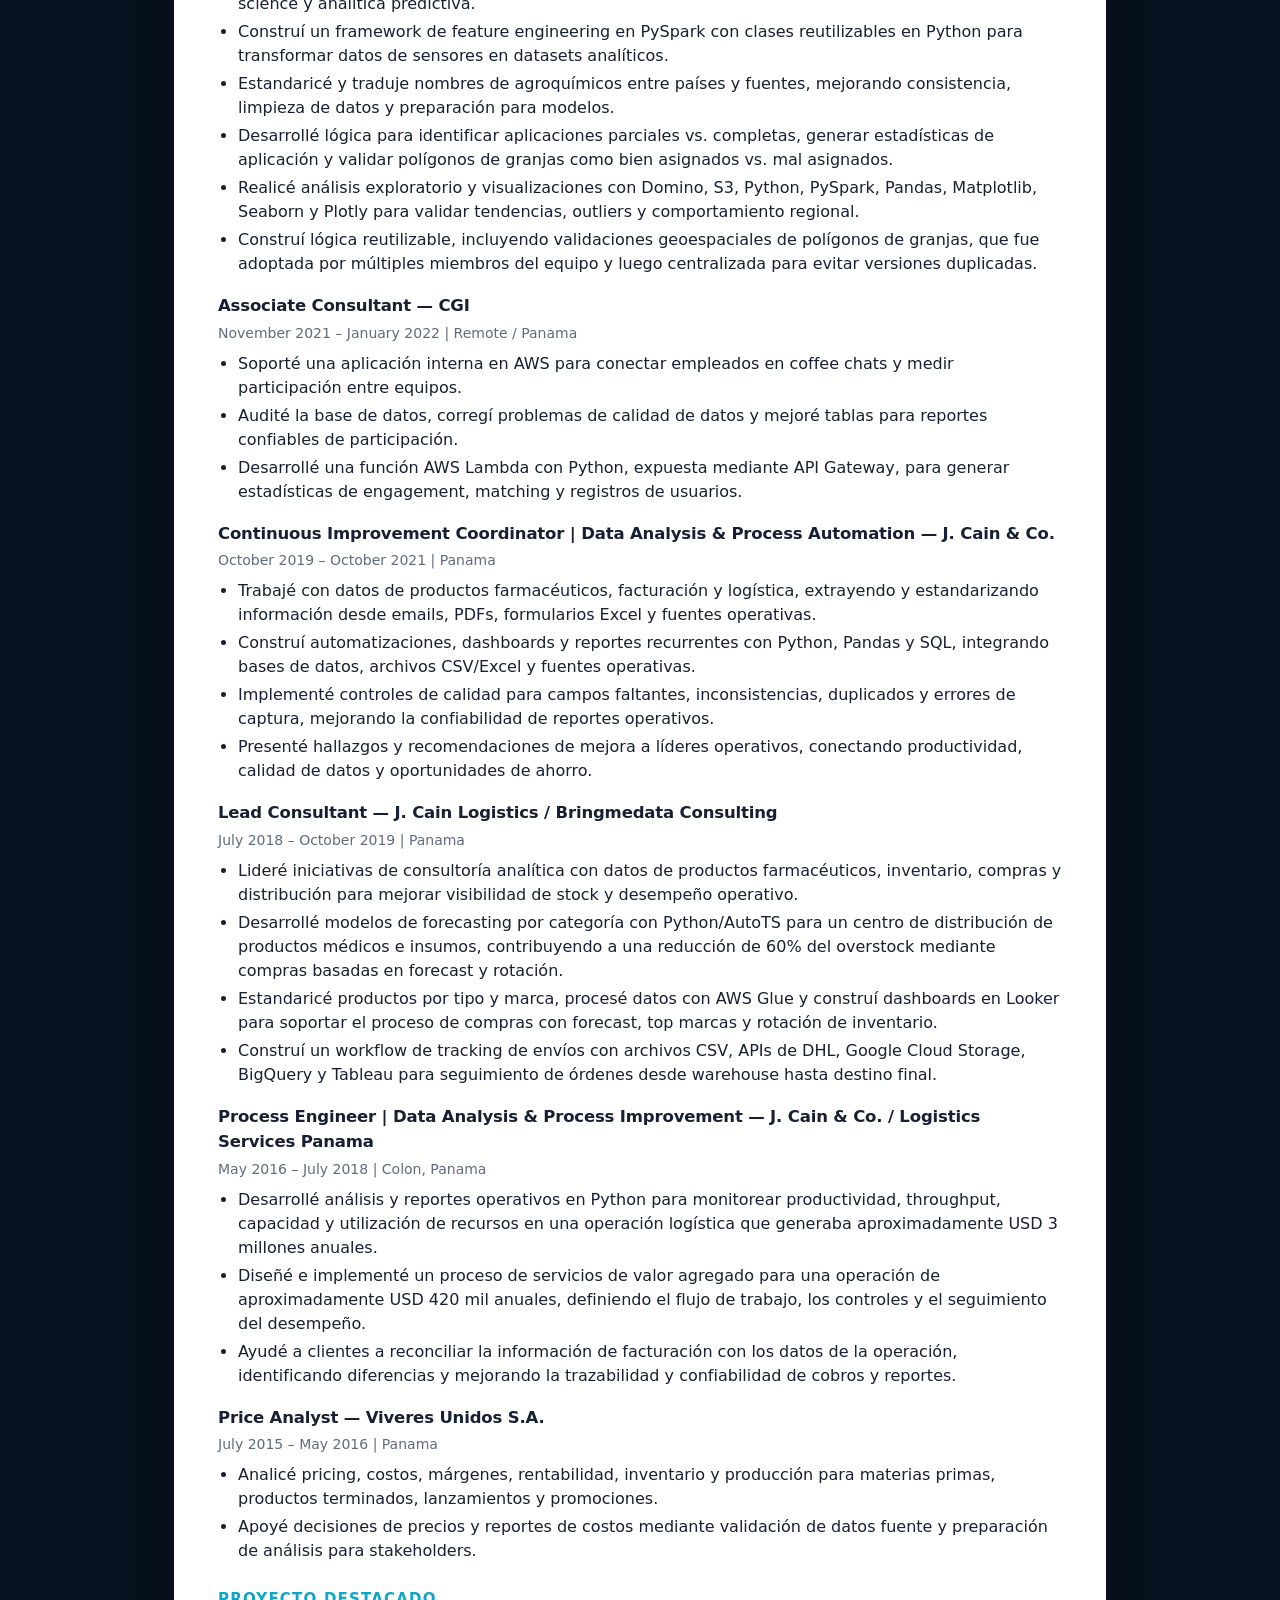
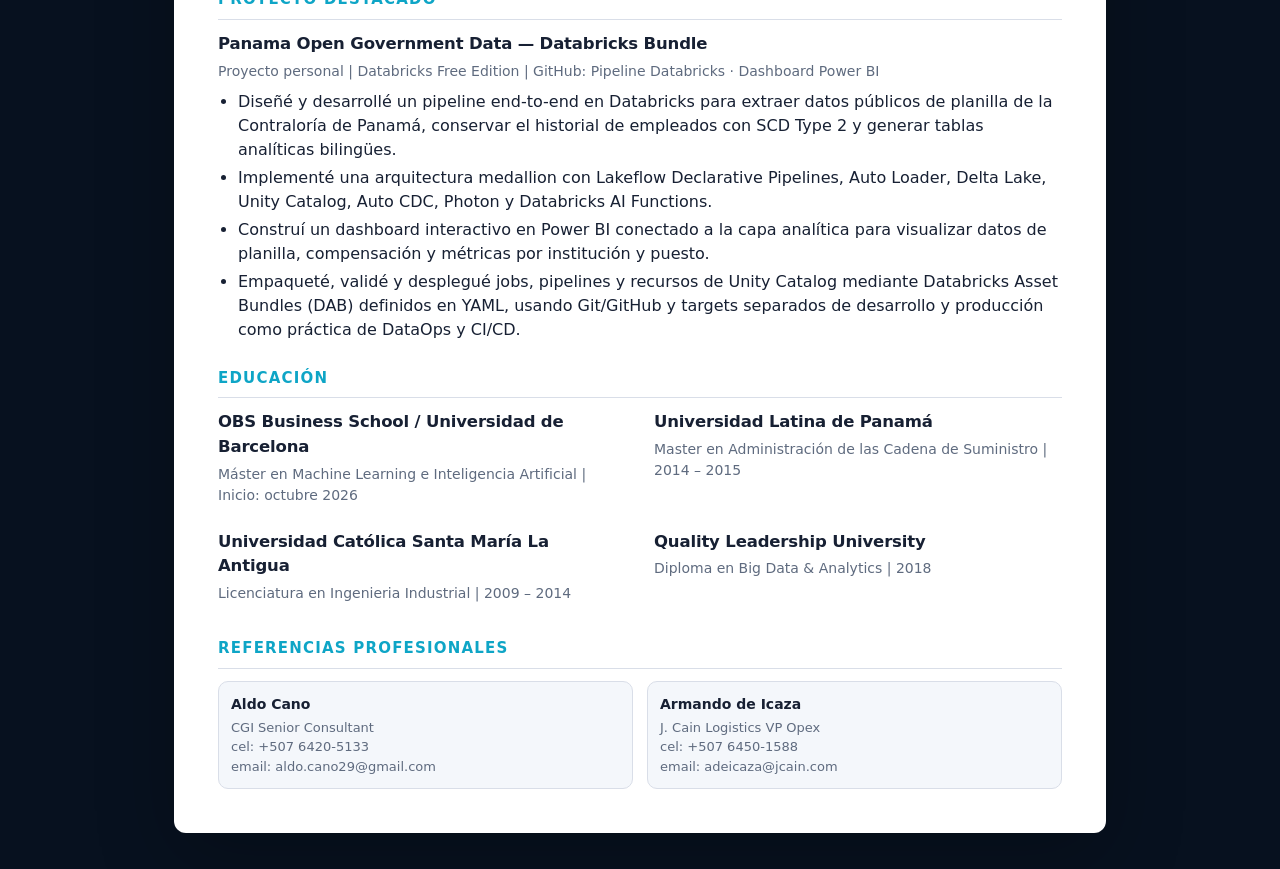
==== commit 7e1272be: "Add bullet points for client reconciliation tasks" ====
--- a/cv.html
+++ b/cv.html
@@ -810,6 +810,7 @@
     <ul>
       <li>Desarrollé análisis y reportes operativos en Python para monitorear productividad, throughput, capacidad y utilización de recursos en una operación logística que generaba aproximadamente USD 3 millones anuales.</li>
       <li>Diseñé e implementé un proceso de servicios de valor agregado para una operación de aproximadamente USD 420 mil anuales, definiendo el flujo de trabajo, los controles y el seguimiento del desempeño.</li>
+      <li>Ayudé a clientes a reconciliar la información de facturación con los datos de la operación, identificando diferencias y mejorando la trazabilidad y confiabilidad de cobros y reportes.</li>
     </ul>
   </div>
 
@@ -992,6 +993,7 @@
     <ul>
       <li>Developed Python-based analyses and operational reports to monitor productivity, throughput, capacity and resource utilization for a logistics operation generating approximately USD 3 million in annual revenue.</li>
       <li>Designed and implemented a value-added services process for an operation worth approximately USD 420,000 annually, defining its workflow, controls and performance tracking.</li>
+      <li>Helped clients reconcile billing information with operational data, identifying discrepancies and improving the traceability and reliability of charges and reporting.</li>
     </ul>
   </div>
 
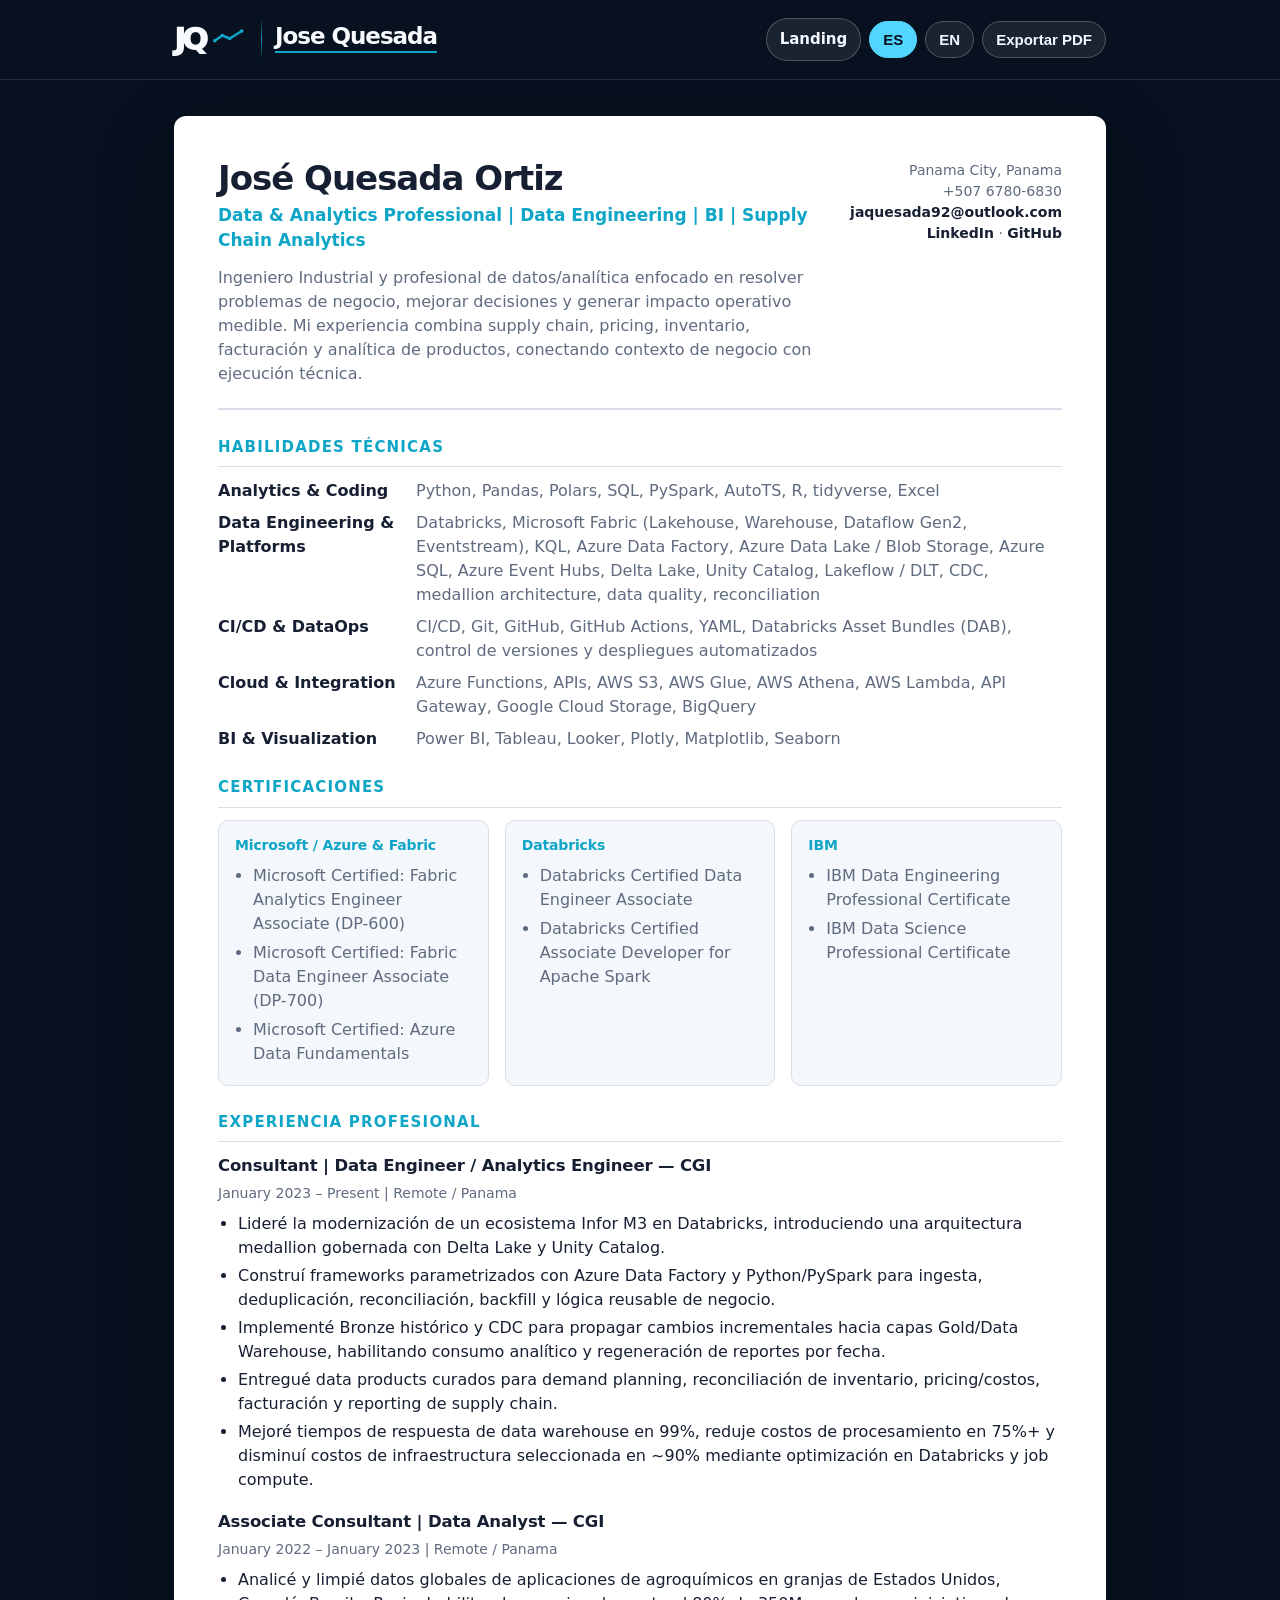
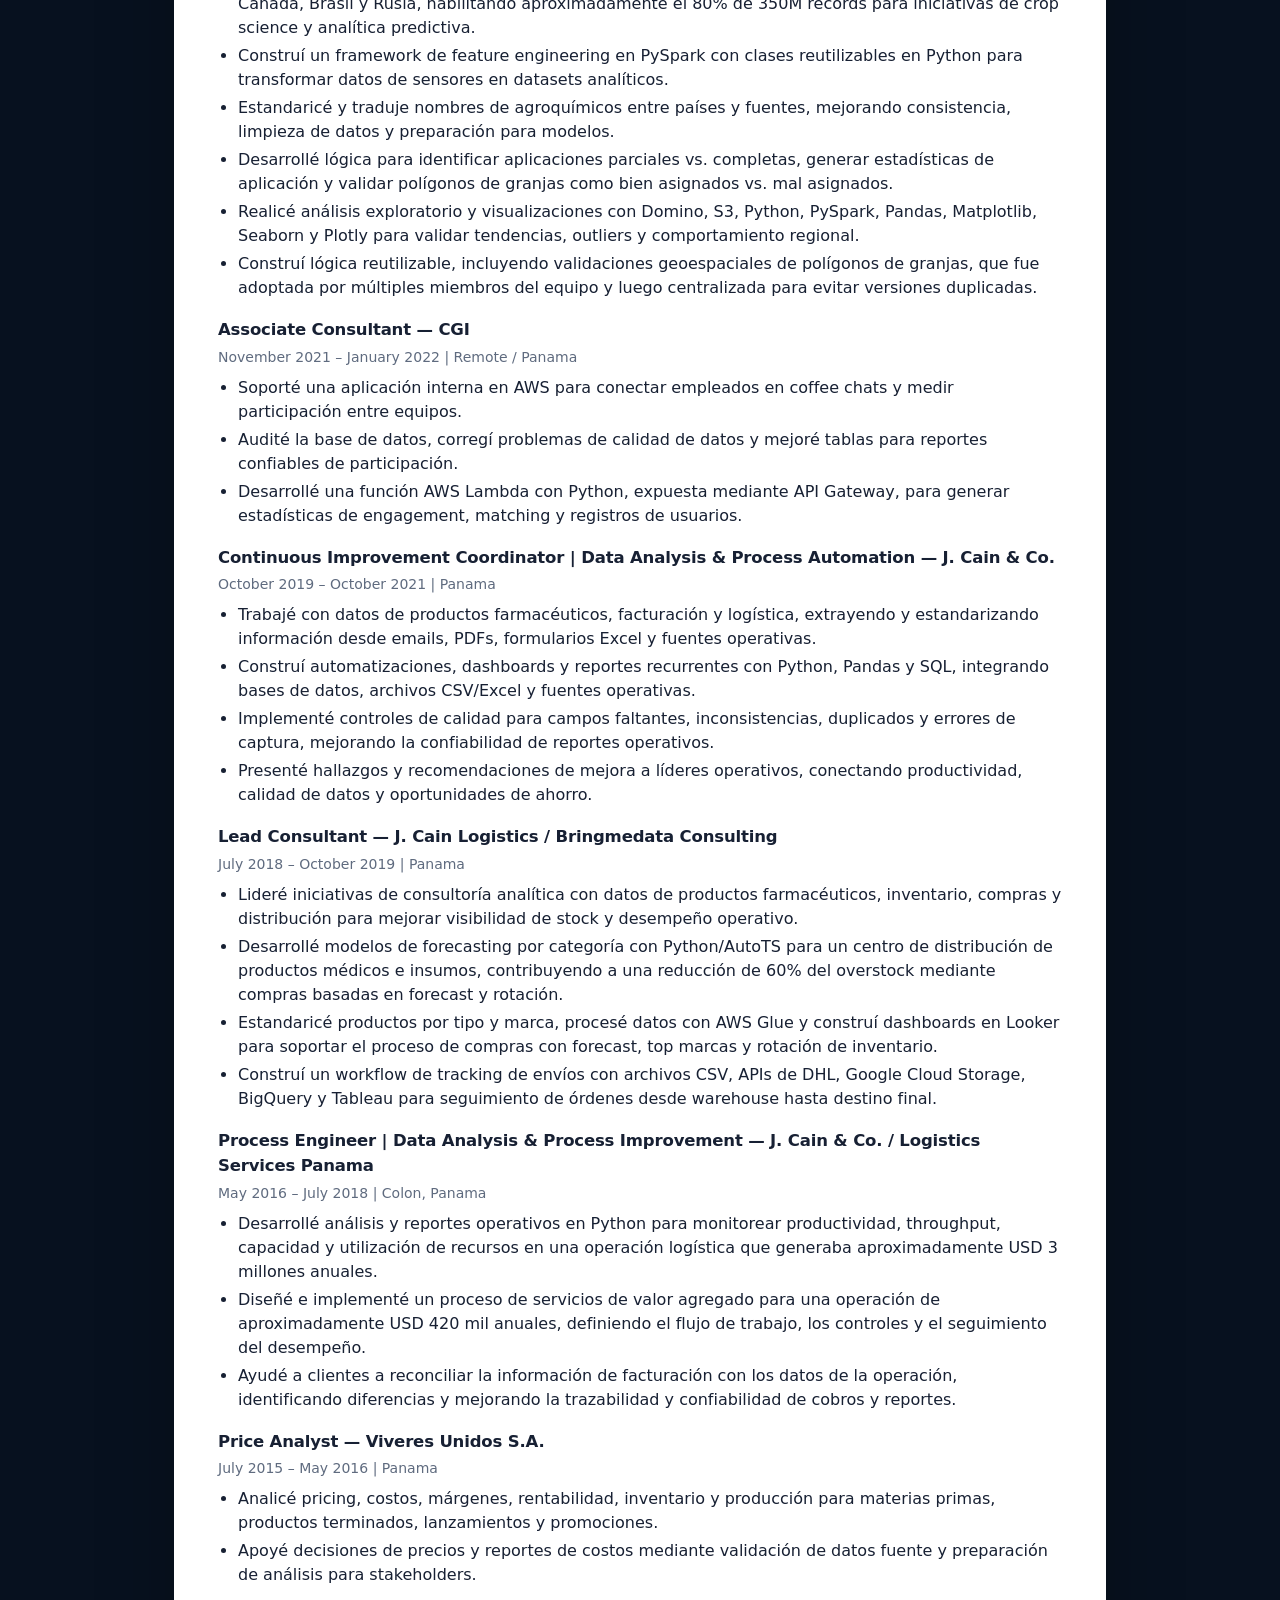
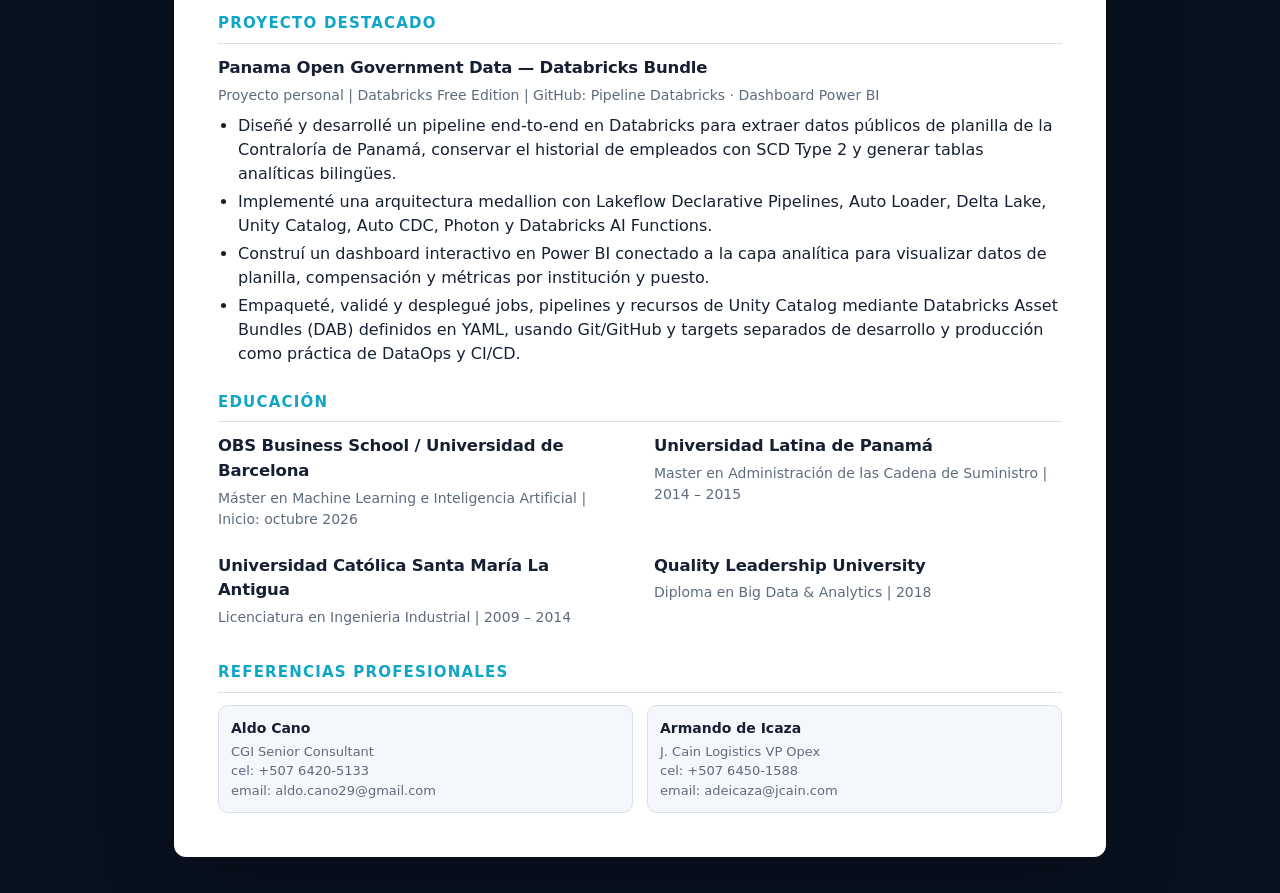
==== commit 8057a908: "Update cv.html" ====
--- a/cv.html
+++ b/cv.html
@@ -706,12 +706,12 @@
           <div class="skill-grid">
             <div class="skill-label">Analytics & Coding</div>
             <div class="skill-value">Python, Pandas, Polars, SQL, PySpark, AutoTS, R, tidyverse, Excel</div>
-            <div class="skill-label">Data Engineering</div>
-            <div class="skill-value">Databricks, Delta Lake, Unity Catalog, Lakeflow / DLT, CDC, medallion architecture, data quality, reconciliation</div>
+            <div class="skill-label">Data Engineering & Platforms</div>
+            <div class="skill-value">Databricks, Microsoft Fabric (Lakehouse, Warehouse, Dataflow Gen2, Eventstream), KQL, Azure Data Factory, Azure Data Lake / Blob Storage, Azure SQL, Azure Event Hubs, Delta Lake, Unity Catalog, Lakeflow / DLT, CDC, medallion architecture, data quality, reconciliation</div>
             <div class="skill-label">CI/CD & DataOps</div>
             <div class="skill-value">CI/CD, Git, GitHub, GitHub Actions, YAML, Databricks Asset Bundles (DAB), control de versiones y despliegues automatizados</div>
             <div class="skill-label">Cloud & Integration</div>
-            <div class="skill-value">Azure Data Factory, Azure Data Lake / Blob Storage, Azure SQL, Event Hubs, Azure Functions, APIs, S3, Google Cloud Storage, BigQuery, AWS Athena, AWS Glue, AWS Lambda, API Gateway</div>
+            <div class="skill-value">Azure Functions, APIs, AWS S3, AWS Glue, AWS Athena, AWS Lambda, API Gateway, Google Cloud Storage, BigQuery</div>
             <div class="skill-label">BI & Visualization</div>
             <div class="skill-value">Power BI, Tableau, Looker, Plotly, Matplotlib, Seaborn</div>
           </div>
@@ -889,12 +889,12 @@
           <div class="skill-grid">
             <div class="skill-label">Analytics & Coding</div>
             <div class="skill-value">Python, Pandas, Polars, SQL, PySpark, AutoTS, R, tidyverse, Excel</div>
-            <div class="skill-label">Data Engineering</div>
-            <div class="skill-value">Databricks, Delta Lake, Unity Catalog, Lakeflow / DLT, CDC, medallion architecture, data quality, reconciliation</div>
+            <div class="skill-label">Data Engineering & Platforms</div>
+            <div class="skill-value">Databricks, Microsoft Fabric (Lakehouse, Warehouse, Dataflow Gen2, Eventstream), KQL, Azure Data Factory, Azure Data Lake / Blob Storage, Azure SQL, Azure Event Hubs, Delta Lake, Unity Catalog, Lakeflow / DLT, CDC, medallion architecture, data quality, reconciliation</div>
             <div class="skill-label">CI/CD & DataOps</div>
             <div class="skill-value">CI/CD, Git, GitHub, GitHub Actions, YAML, Databricks Asset Bundles (DAB), version control and automated deployments</div>
             <div class="skill-label">Cloud & Integration</div>
-            <div class="skill-value">Azure Data Factory, Azure Data Lake / Blob Storage, Azure SQL, Event Hubs, Azure Functions, APIs, S3, Google Cloud Storage, BigQuery, AWS Athena, AWS Glue, AWS Lambda, API Gateway</div>
+            <div class="skill-value">Azure Functions, APIs, AWS S3, AWS Glue, AWS Athena, AWS Lambda, API Gateway, Google Cloud Storage, BigQuery</div>
             <div class="skill-label">BI & Visualization</div>
             <div class="skill-value">Power BI, Tableau, Looker, Plotly, Matplotlib, Seaborn</div>
           </div>
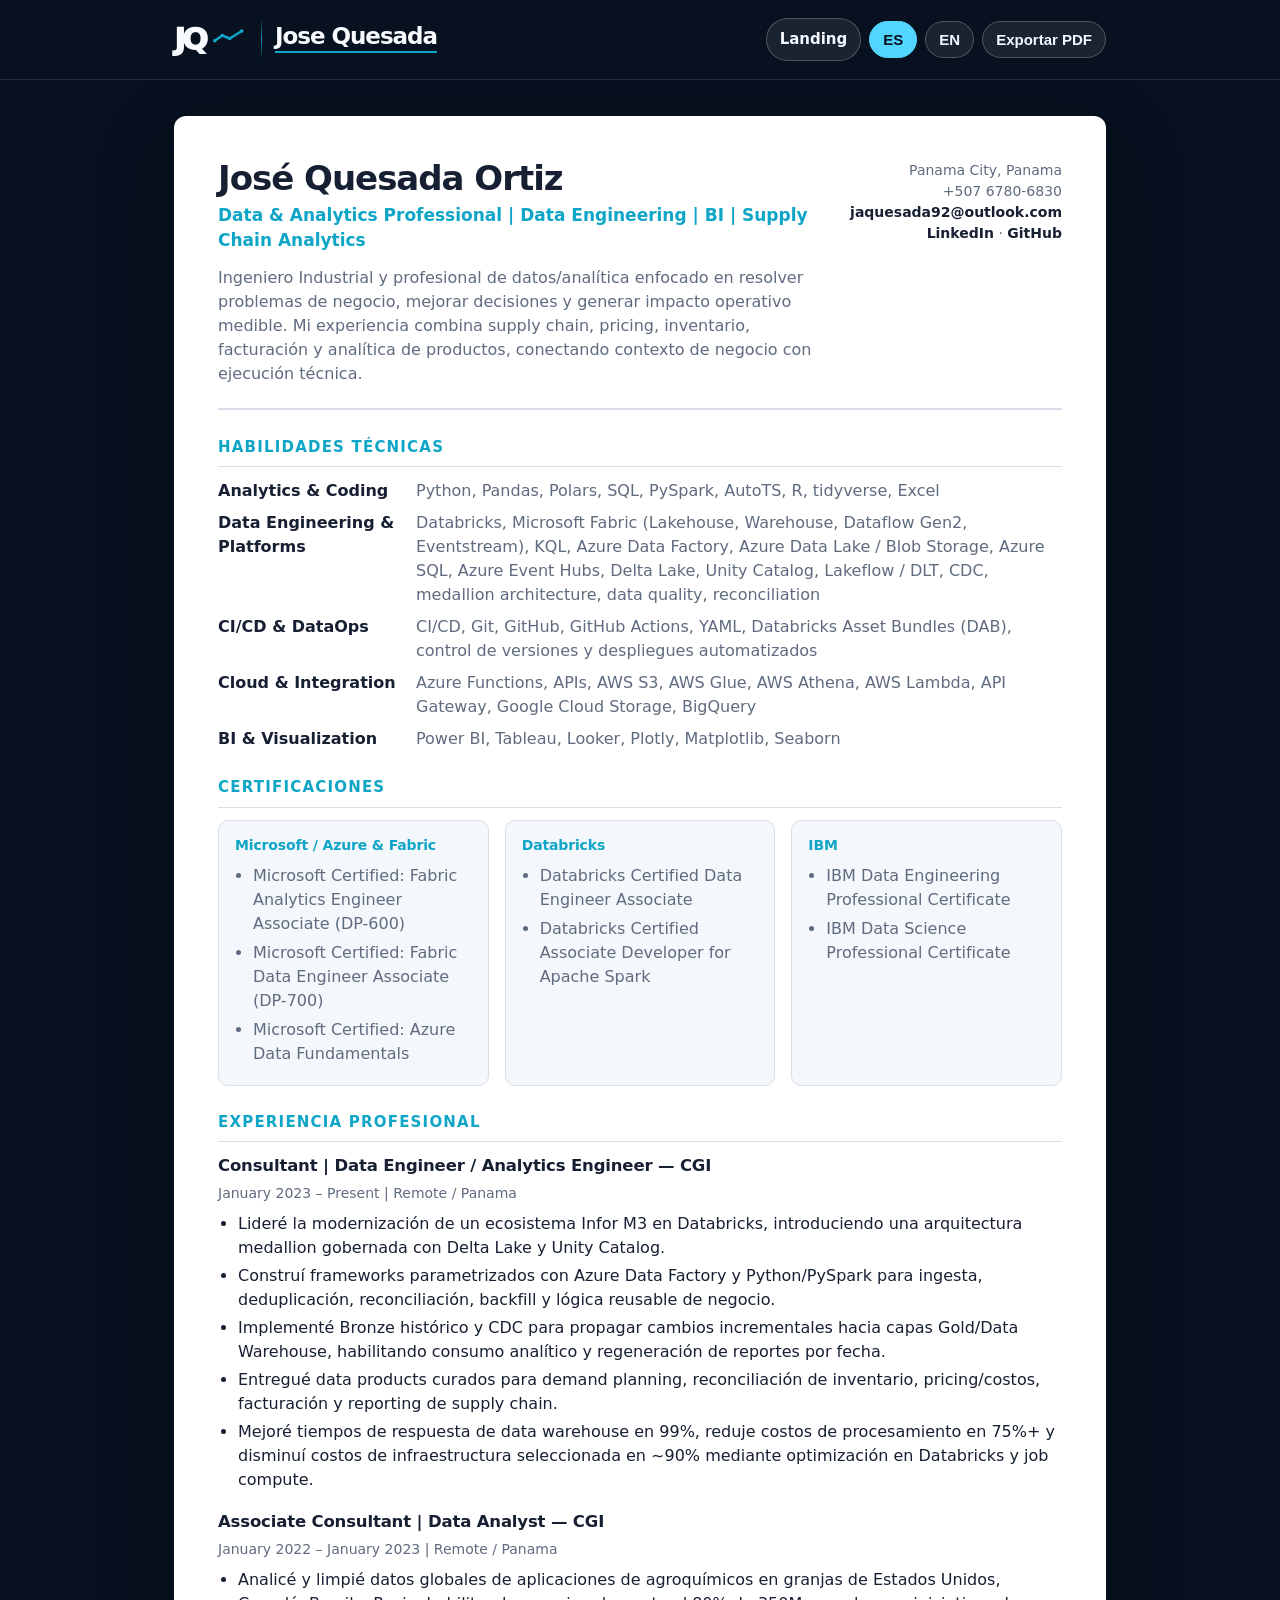
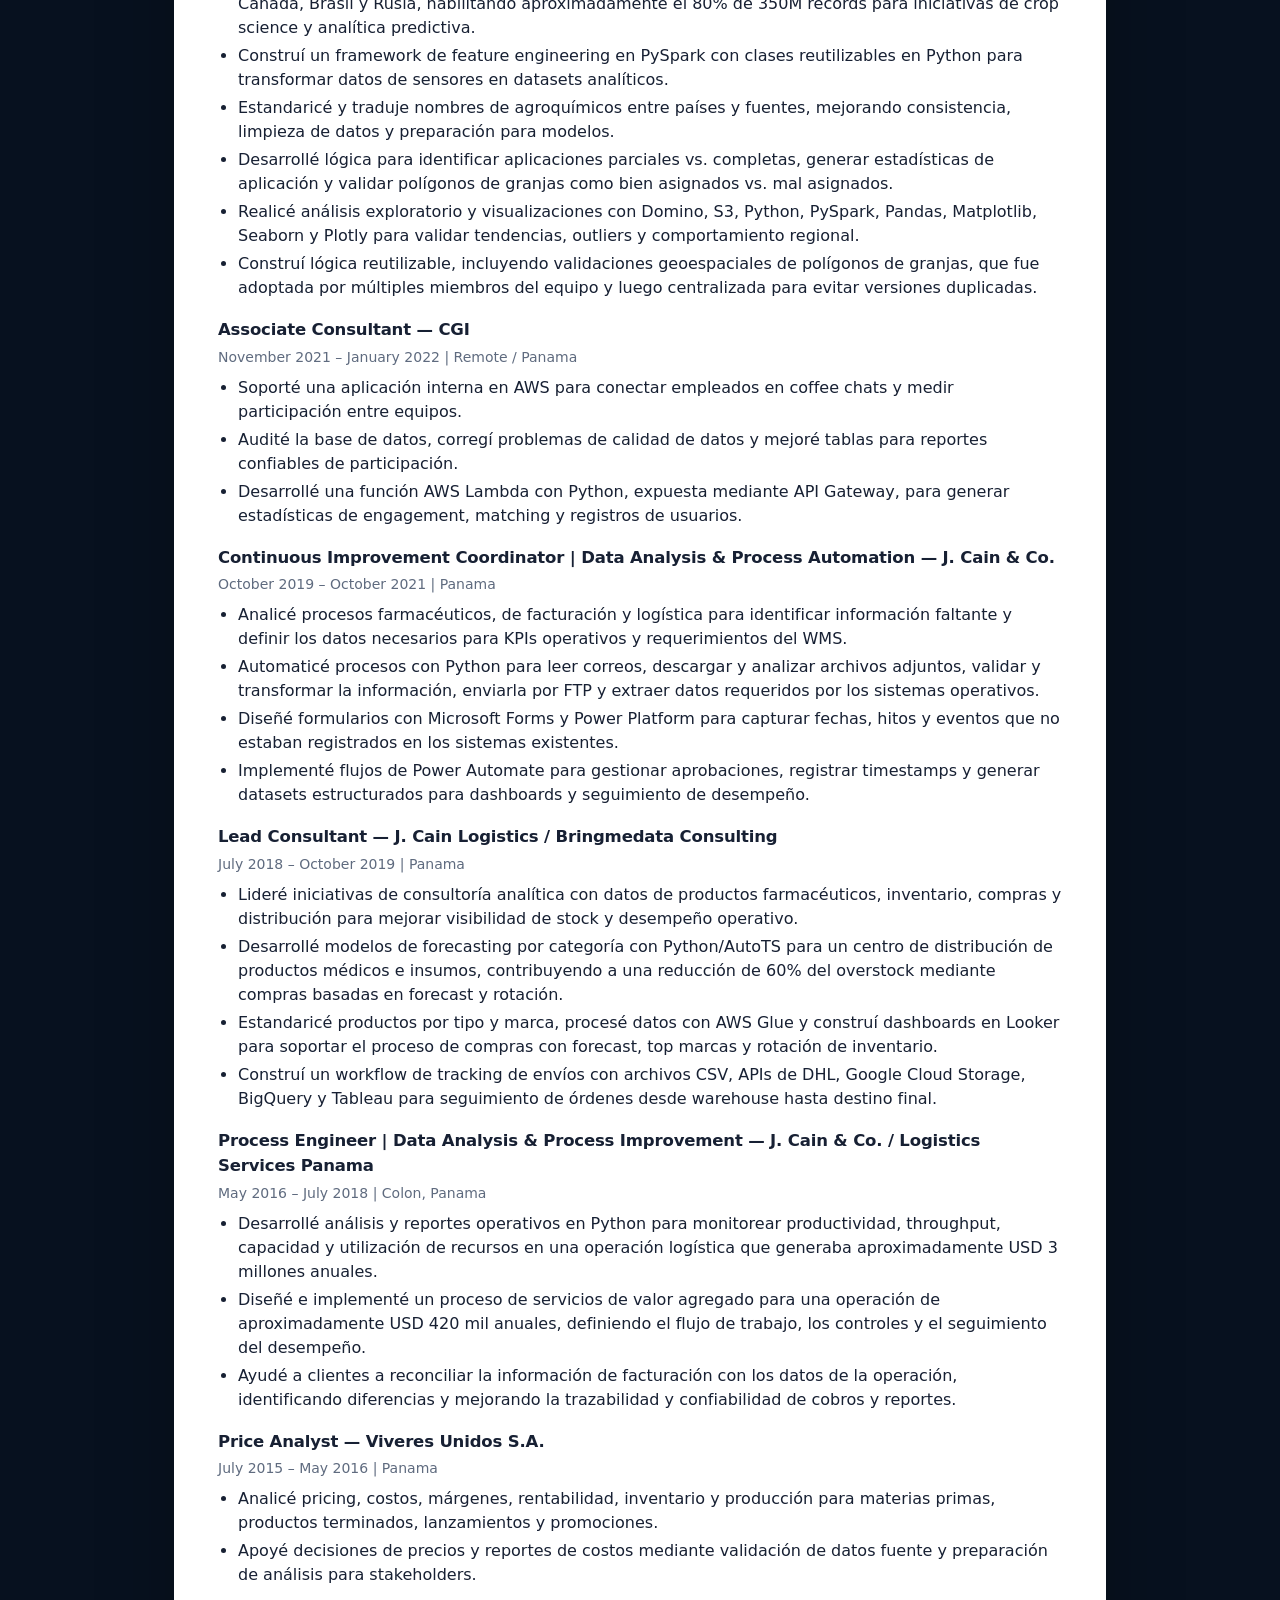
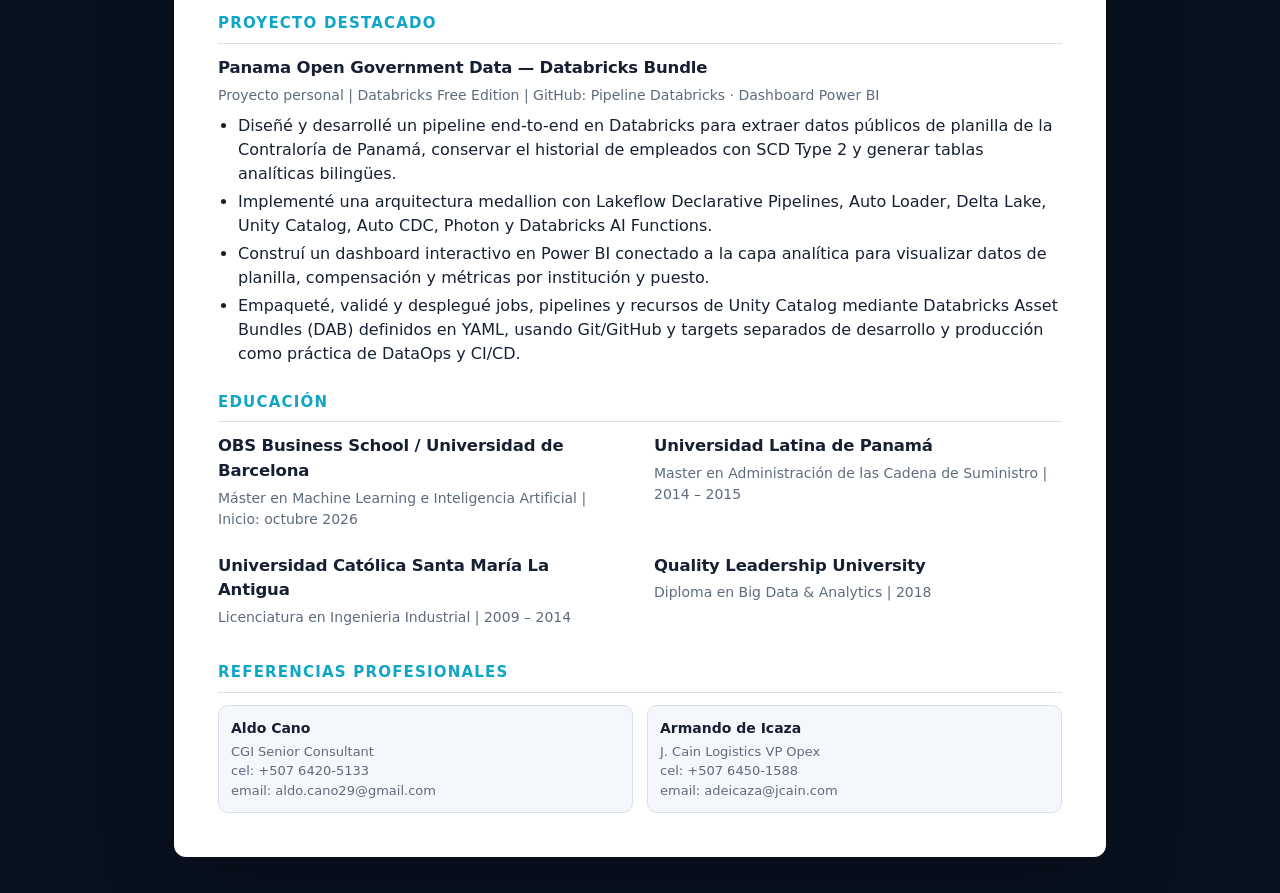
==== commit a49751a1: "Expand J. Cain process automation experience" ====
--- a/cv.html
+++ b/cv.html
@@ -785,10 +785,10 @@
     <h3>Continuous Improvement Coordinator | Data Analysis & Process Automation — J. Cain & Co.</h3>
     <div class="meta">October 2019 – October 2021 | Panama</div>
     <ul>
-      <li>Trabajé con datos de productos farmacéuticos, facturación y logística, extrayendo y estandarizando información desde emails, PDFs, formularios Excel y fuentes operativas.</li>
-      <li>Construí automatizaciones, dashboards y reportes recurrentes con Python, Pandas y SQL, integrando bases de datos, archivos CSV/Excel y fuentes operativas.</li>
-      <li>Implementé controles de calidad para campos faltantes, inconsistencias, duplicados y errores de captura, mejorando la confiabilidad de reportes operativos.</li>
-      <li>Presenté hallazgos y recomendaciones de mejora a líderes operativos, conectando productividad, calidad de datos y oportunidades de ahorro.</li>
+      <li>Analicé procesos farmacéuticos, de facturación y logística para identificar información faltante y definir los datos necesarios para KPIs operativos y requerimientos del WMS.</li>
+      <li>Automaticé procesos con Python para leer correos, descargar y analizar archivos adjuntos, validar y transformar la información, enviarla por FTP y extraer datos requeridos por los sistemas operativos.</li>
+      <li>Diseñé formularios con Microsoft Forms y Power Platform para capturar fechas, hitos y eventos que no estaban registrados en los sistemas existentes.</li>
+      <li>Implementé flujos de Power Automate para gestionar aprobaciones, registrar timestamps y generar datasets estructurados para dashboards y seguimiento de desempeño.</li>
     </ul>
   </div>
 
@@ -968,10 +968,10 @@
     <h3>Continuous Improvement Coordinator | Data Analysis & Process Automation — J. Cain & Co.</h3>
     <div class="meta">October 2019 – October 2021 | Panama</div>
     <ul>
-      <li>Worked with pharmaceutical product, invoice and logistics data, extracting and standardizing information from emails, PDFs, Excel forms and operational sources.</li>
-      <li>Built automations, dashboards and recurring reports with Python, Pandas and SQL, integrating databases, CSV/Excel files and operational sources.</li>
-      <li>Implemented quality checks for missing fields, inconsistencies, duplicates and data-entry issues, improving operational reporting reliability.</li>
-      <li>Presented findings and improvement recommendations to operational leaders, connecting productivity, data quality and cost-saving opportunities.</li>
+      <li>Analyzed pharmaceutical, billing and logistics processes to identify missing information and define the data required for operational KPIs and WMS requirements.</li>
+      <li>Automated processes with Python to read emails, download and analyze attachments, validate and transform information, transfer files through FTP and extract data required by operational systems.</li>
+      <li>Designed Microsoft Forms and Power Platform forms to capture dates, milestones and events that were not recorded in existing systems.</li>
+      <li>Implemented Power Automate workflows to manage approvals, capture timestamps and generate structured datasets for dashboards and performance monitoring.</li>
     </ul>
   </div>
 
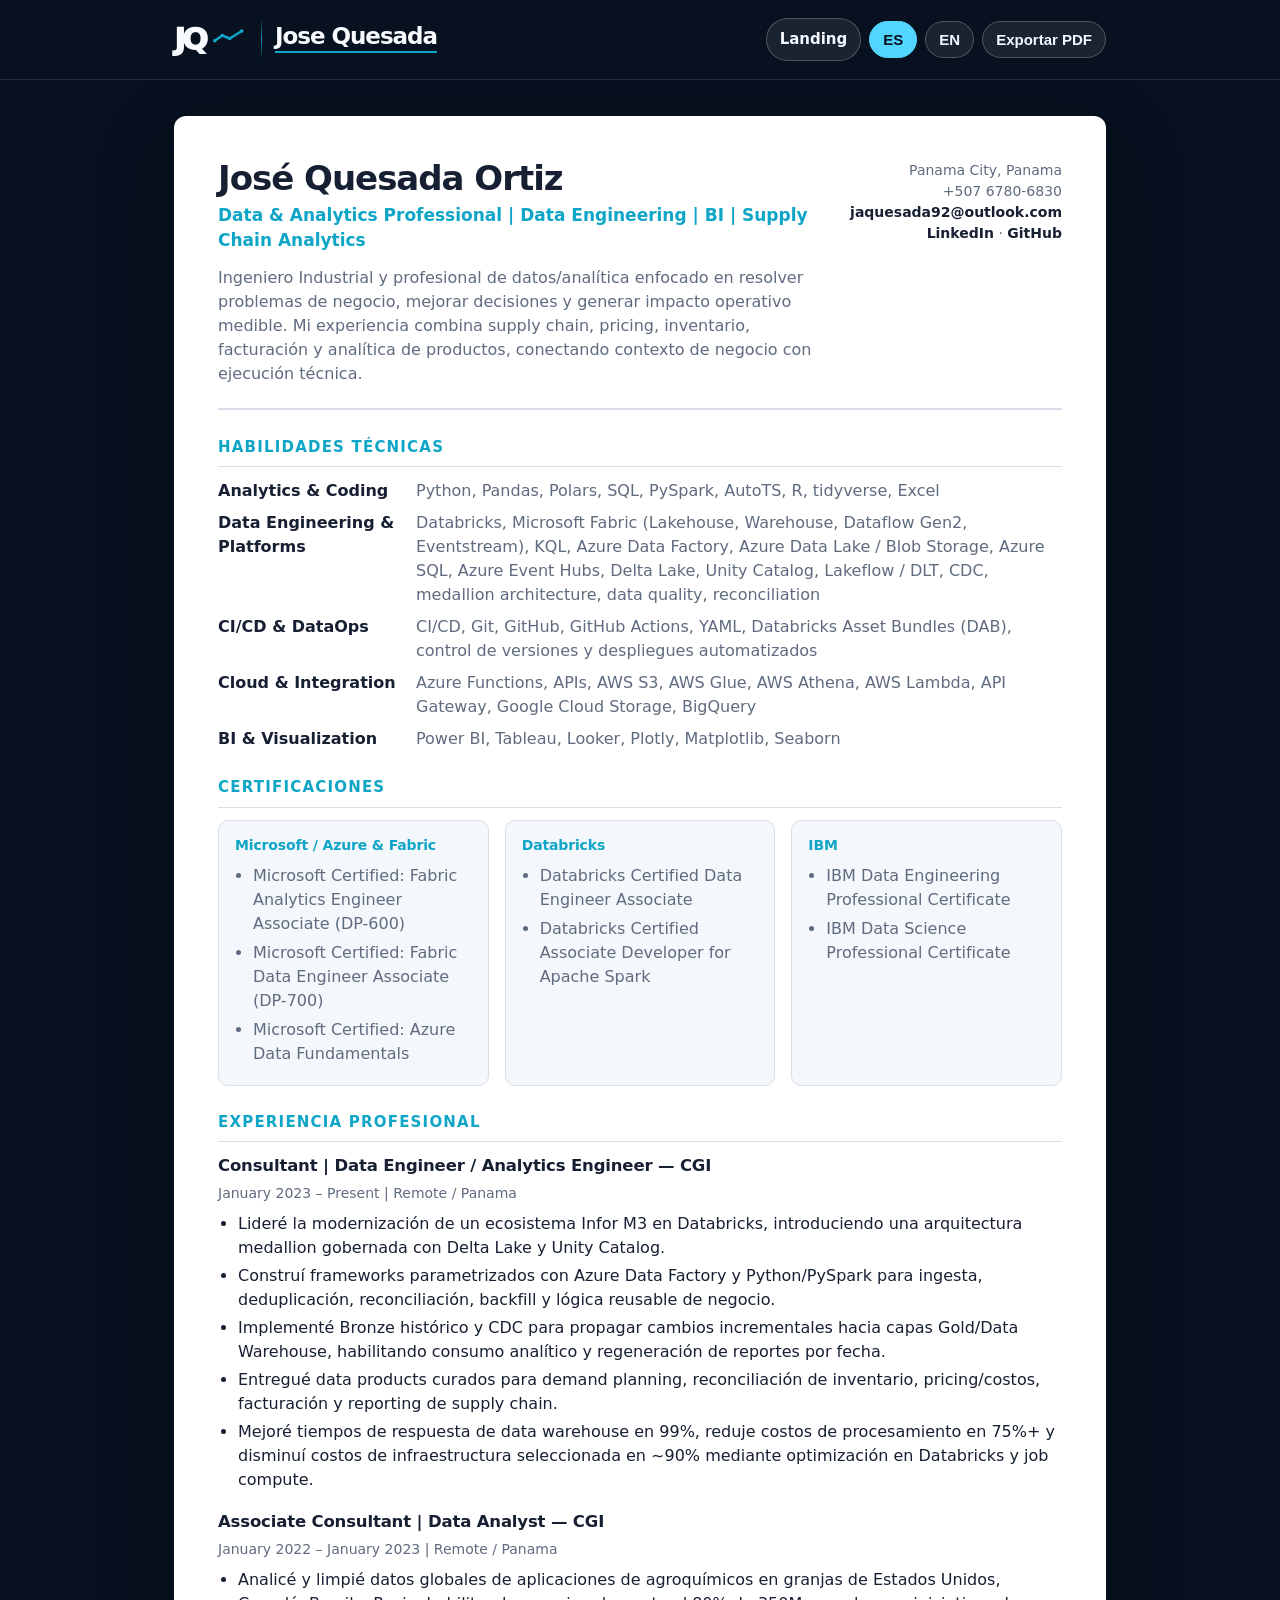
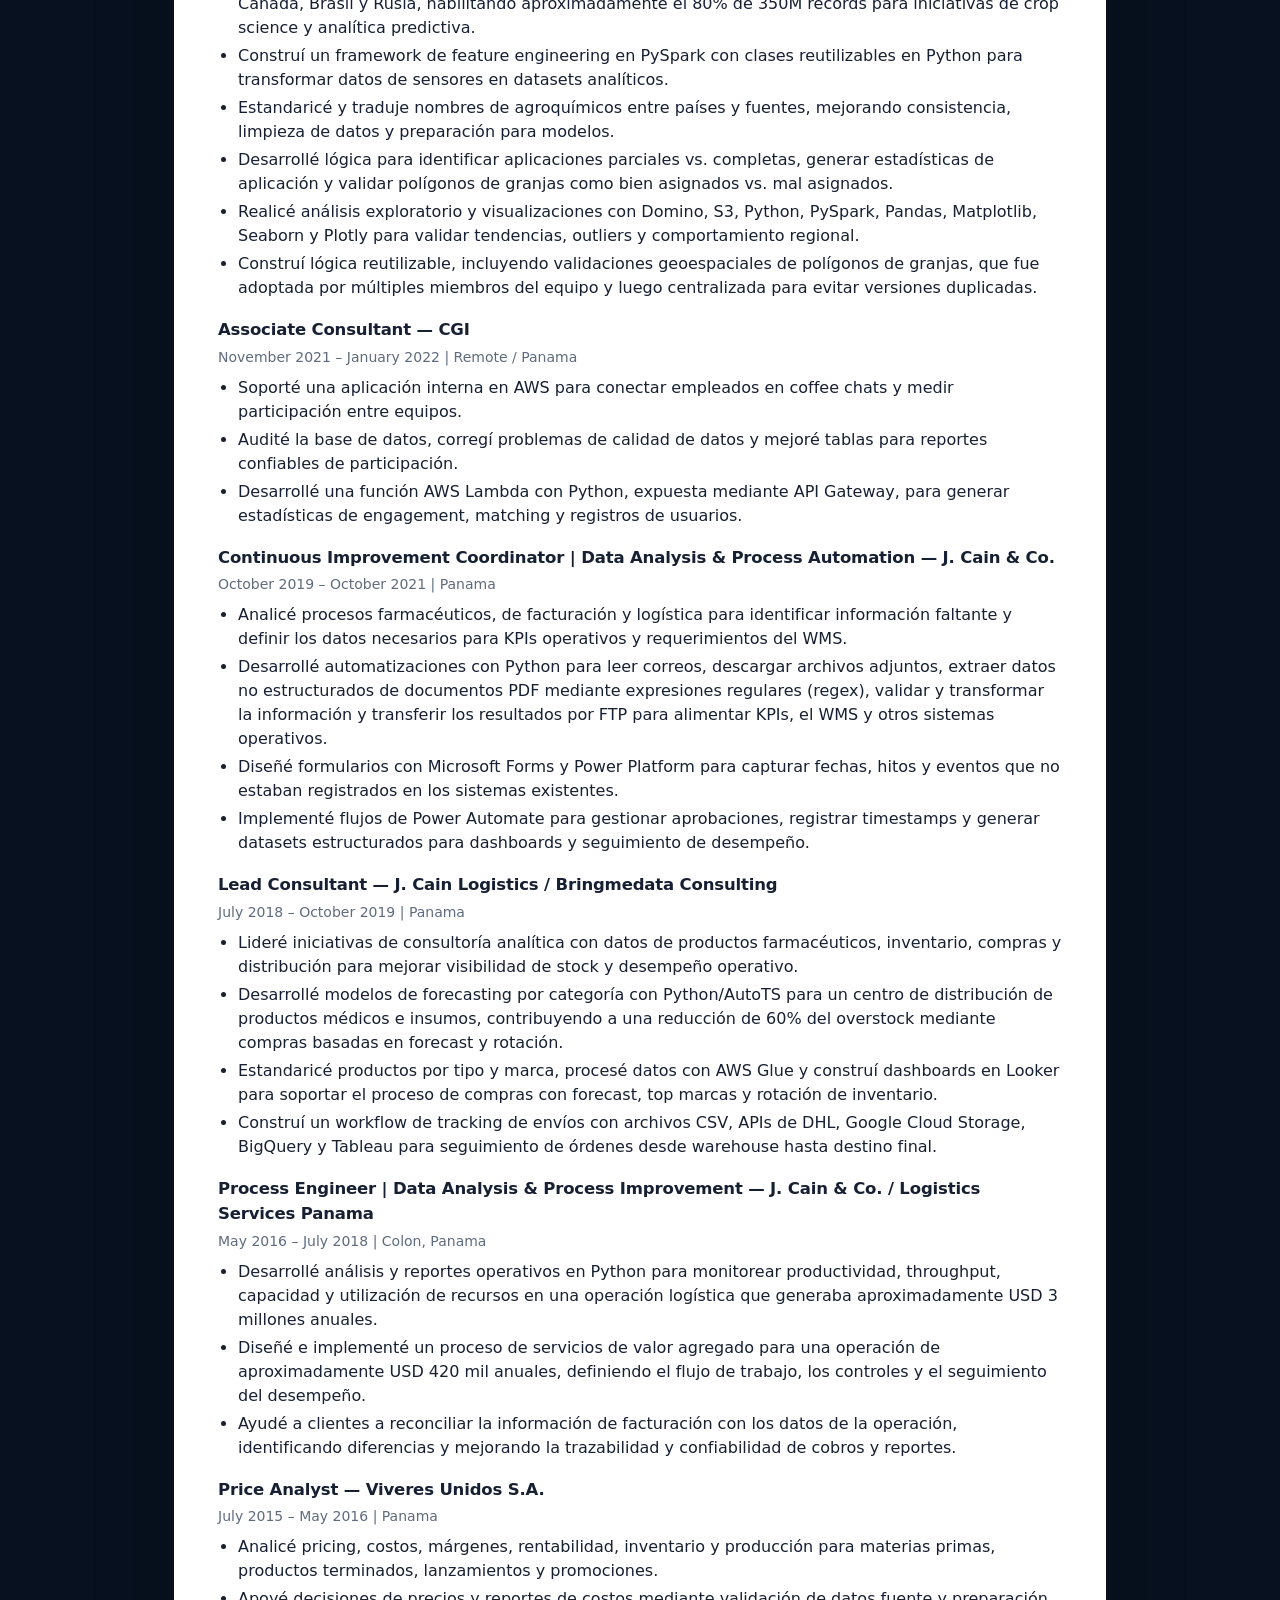
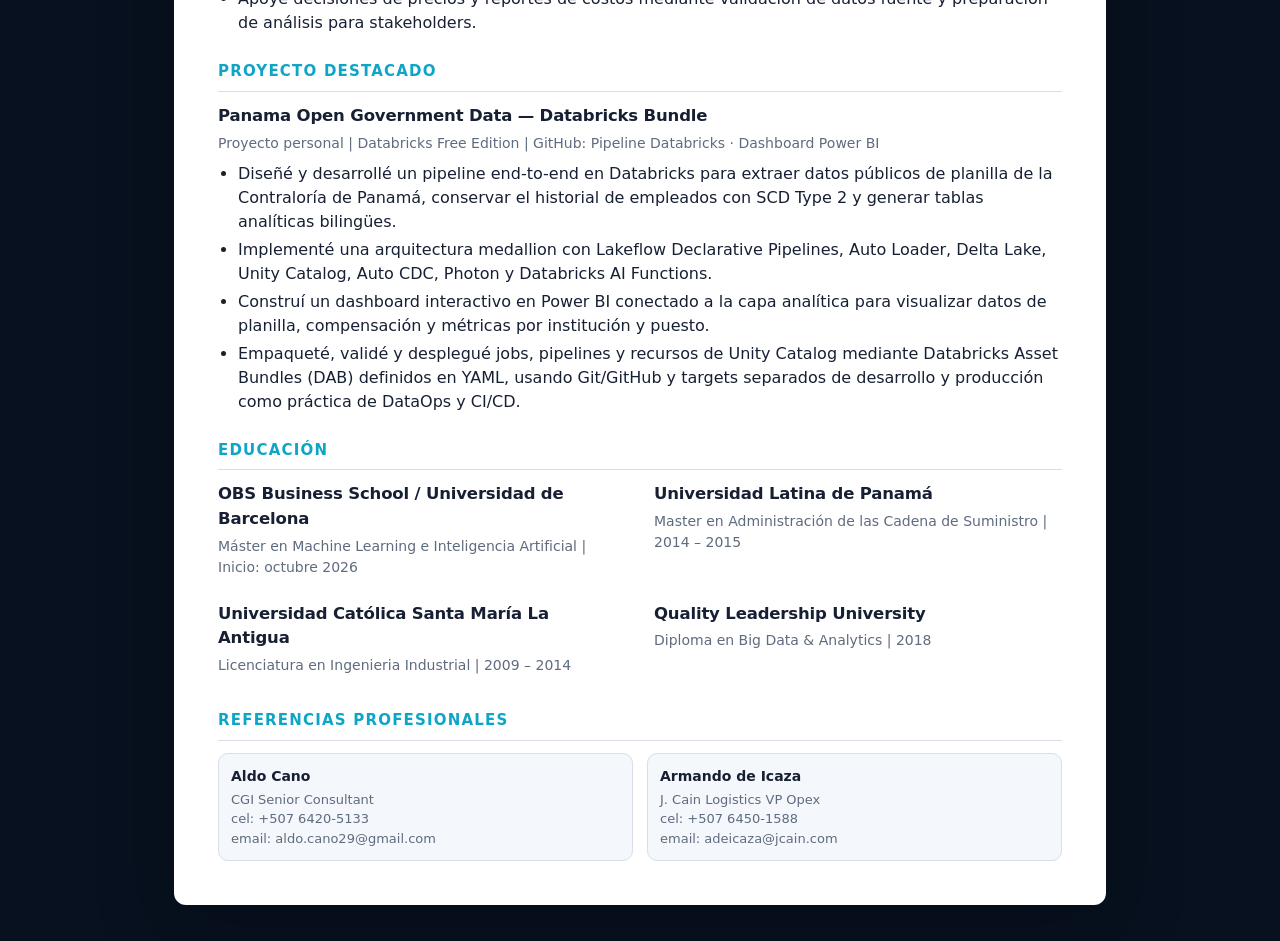
==== commit fb2f9815: "Add PDF regex extraction to J. Cain experience" ====
--- a/cv.html
+++ b/cv.html
@@ -786,7 +786,7 @@
     <div class="meta">October 2019 – October 2021 | Panama</div>
     <ul>
       <li>Analicé procesos farmacéuticos, de facturación y logística para identificar información faltante y definir los datos necesarios para KPIs operativos y requerimientos del WMS.</li>
-      <li>Automaticé procesos con Python para leer correos, descargar y analizar archivos adjuntos, validar y transformar la información, enviarla por FTP y extraer datos requeridos por los sistemas operativos.</li>
+      <li>Desarrollé automatizaciones con Python para leer correos, descargar archivos adjuntos, extraer datos no estructurados de documentos PDF mediante expresiones regulares (regex), validar y transformar la información y transferir los resultados por FTP para alimentar KPIs, el WMS y otros sistemas operativos.</li>
       <li>Diseñé formularios con Microsoft Forms y Power Platform para capturar fechas, hitos y eventos que no estaban registrados en los sistemas existentes.</li>
       <li>Implementé flujos de Power Automate para gestionar aprobaciones, registrar timestamps y generar datasets estructurados para dashboards y seguimiento de desempeño.</li>
     </ul>
@@ -969,7 +969,7 @@
     <div class="meta">October 2019 – October 2021 | Panama</div>
     <ul>
       <li>Analyzed pharmaceutical, billing and logistics processes to identify missing information and define the data required for operational KPIs and WMS requirements.</li>
-      <li>Automated processes with Python to read emails, download and analyze attachments, validate and transform information, transfer files through FTP and extract data required by operational systems.</li>
+      <li>Built Python automations to read emails, download attachments, extract unstructured data from PDF documents using regular expressions (regex), validate and transform the information, and transfer outputs via FTP to support KPIs, the WMS and other operational systems.</li>
       <li>Designed Microsoft Forms and Power Platform forms to capture dates, milestones and events that were not recorded in existing systems.</li>
       <li>Implemented Power Automate workflows to manage approvals, capture timestamps and generate structured datasets for dashboards and performance monitoring.</li>
     </ul>
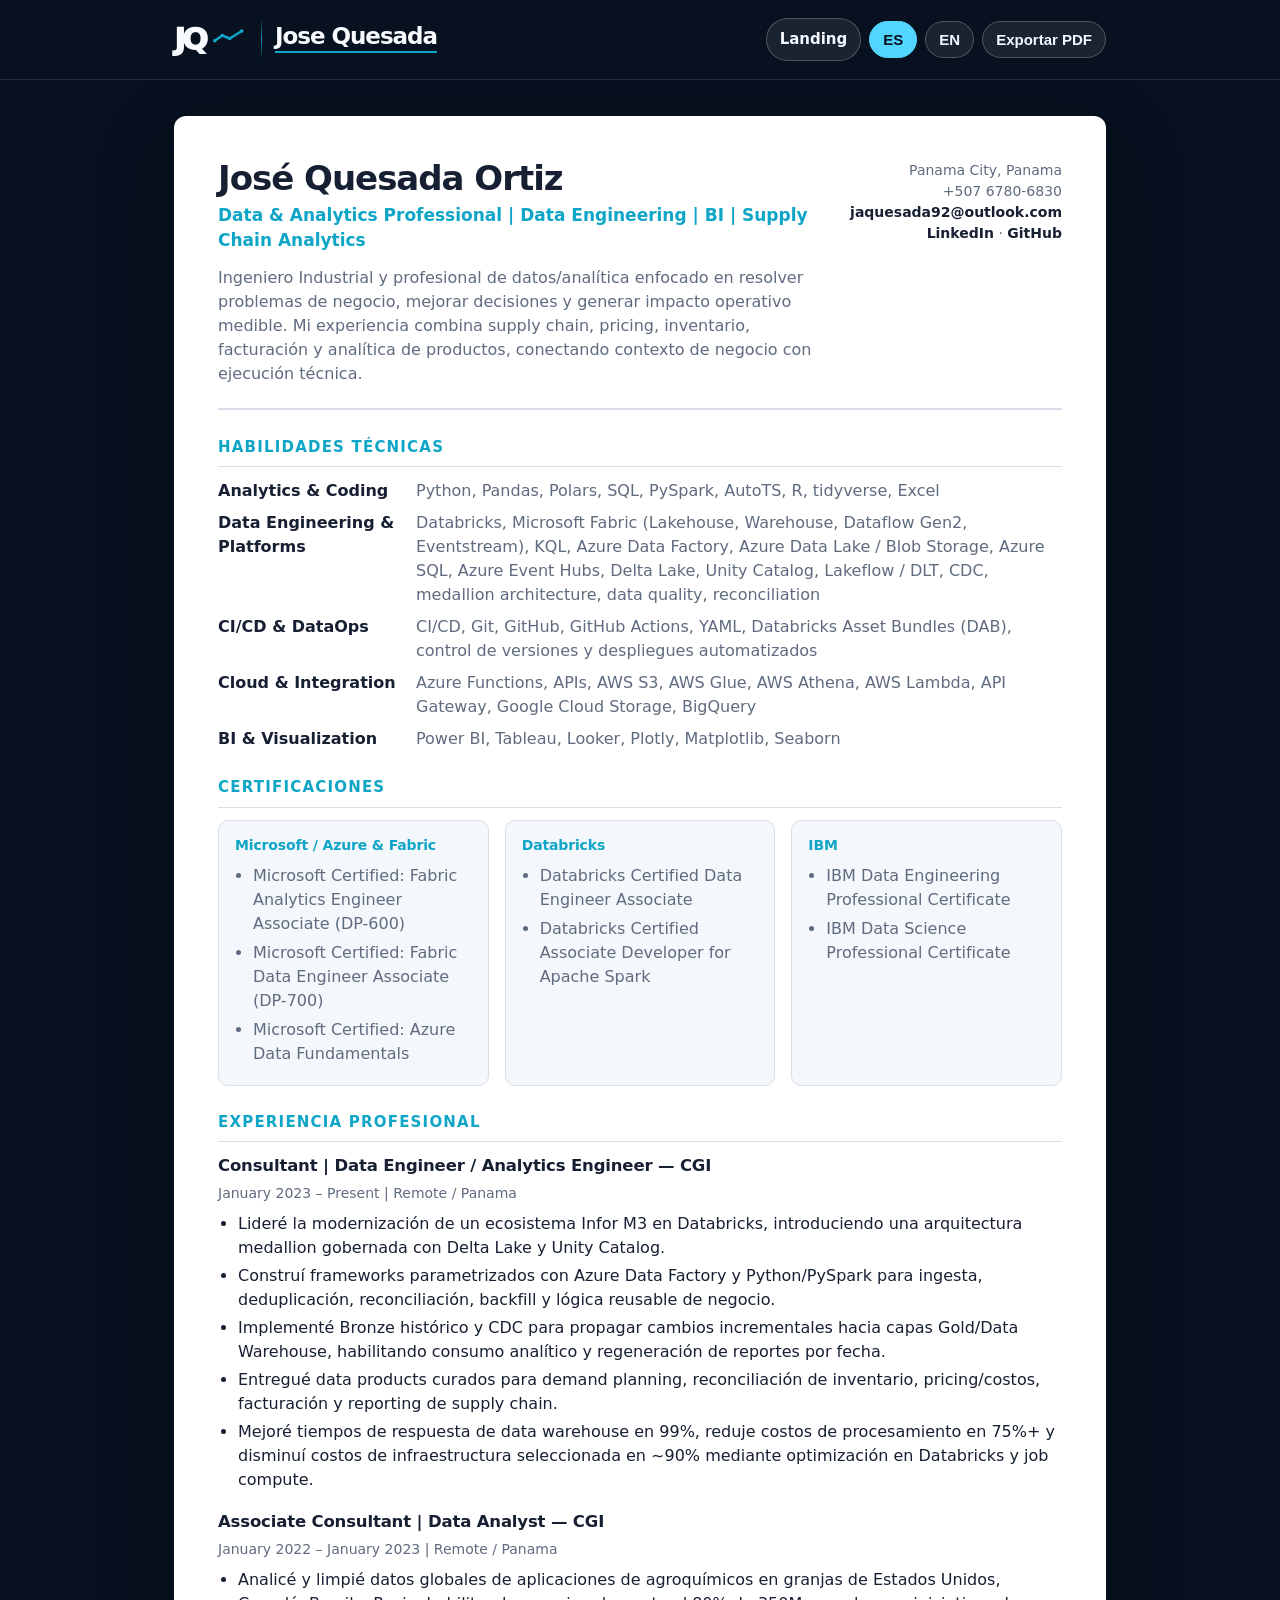
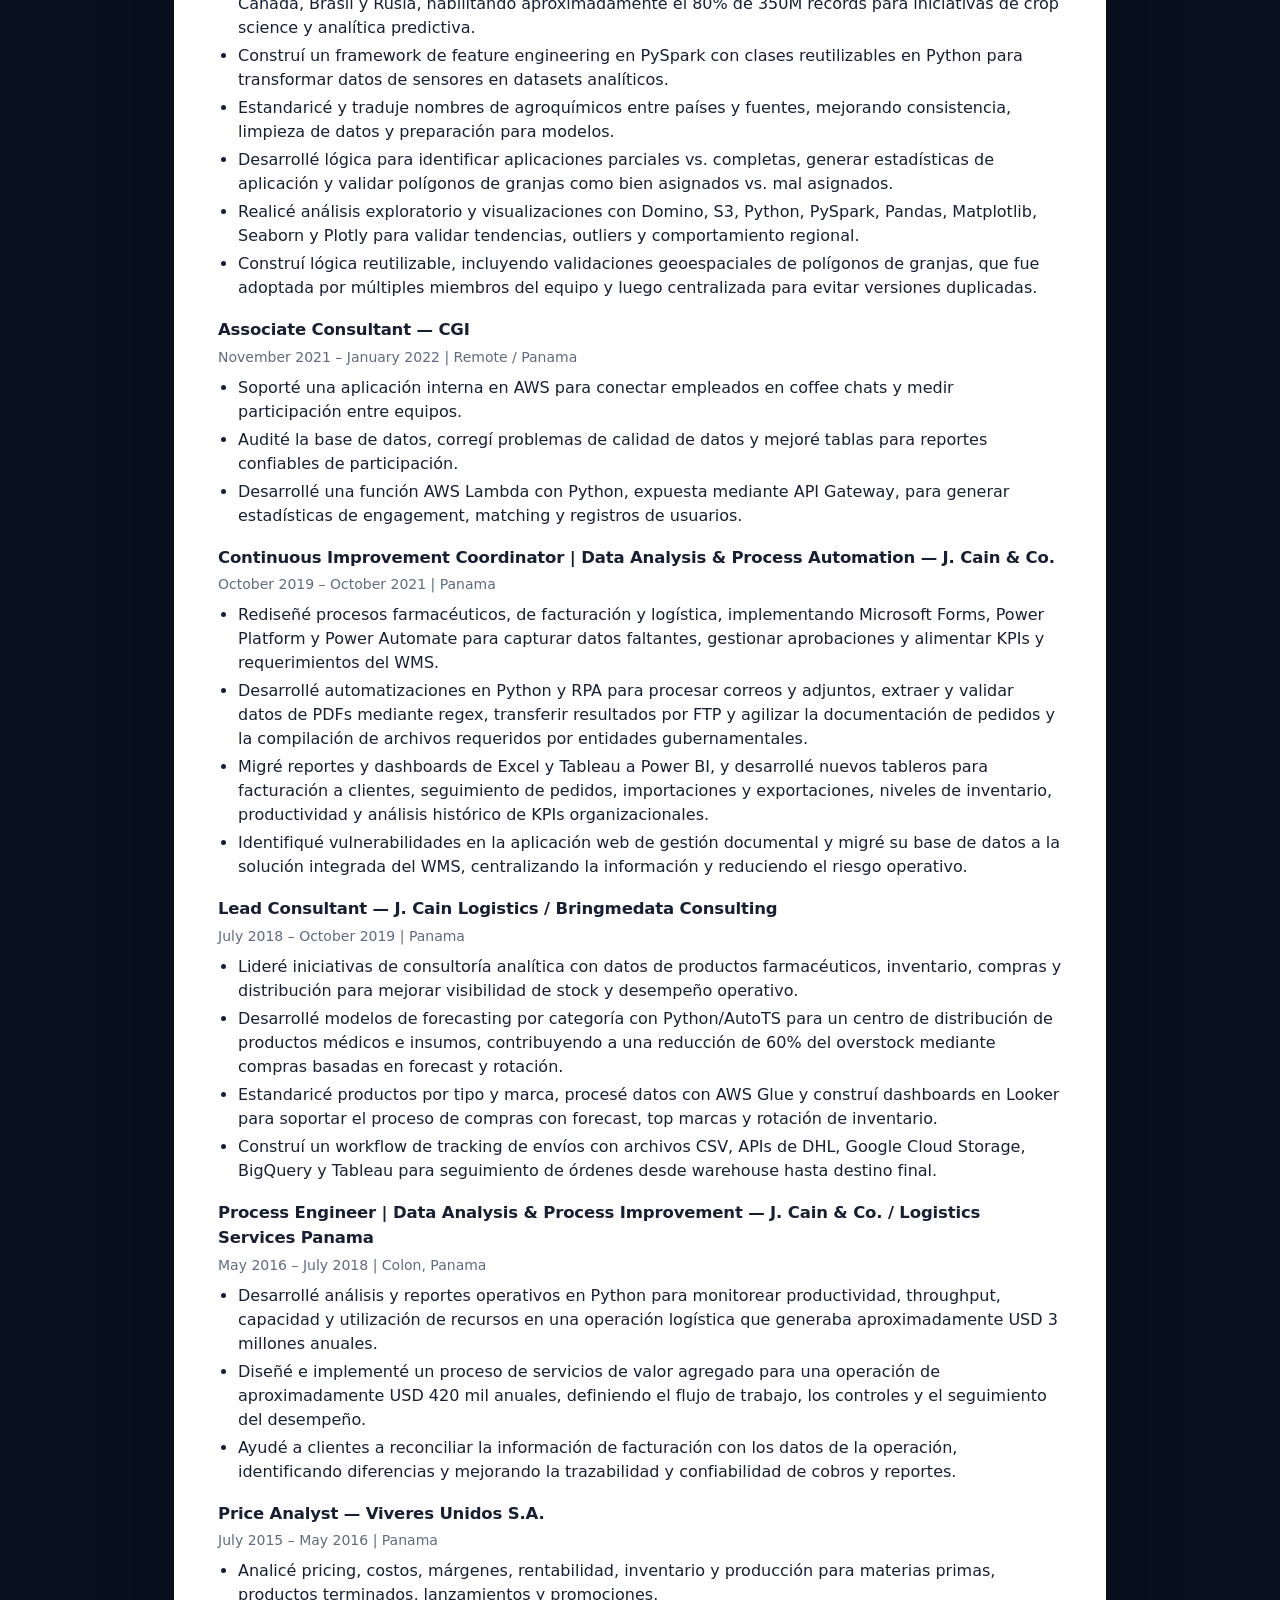
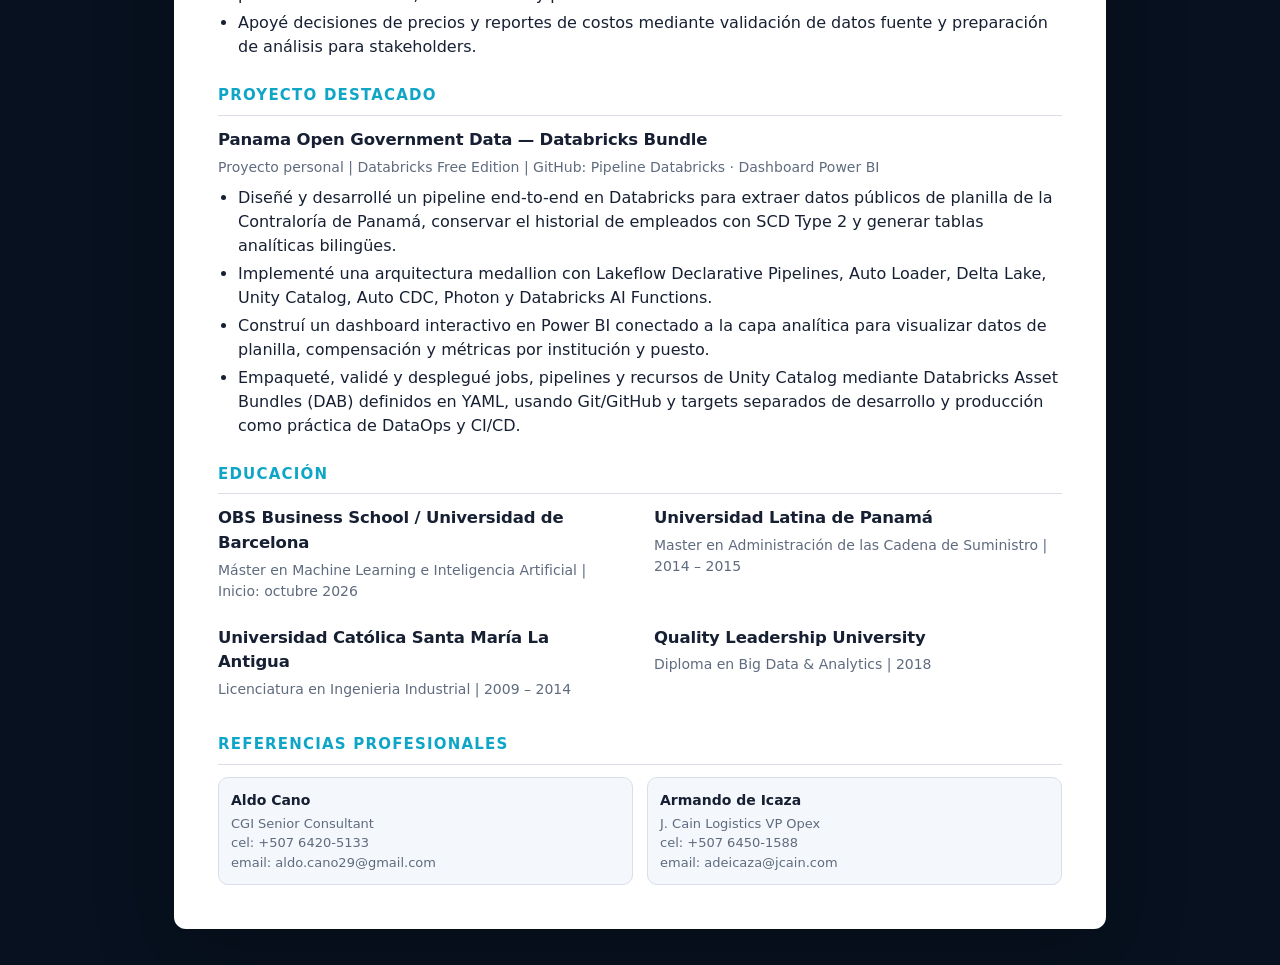
==== commit e8d2de1d: "Expand J. Cain dashboards and system migration experience" ====
--- a/cv.html
+++ b/cv.html
@@ -785,10 +785,10 @@
     <h3>Continuous Improvement Coordinator | Data Analysis & Process Automation — J. Cain & Co.</h3>
     <div class="meta">October 2019 – October 2021 | Panama</div>
     <ul>
-      <li>Analicé procesos farmacéuticos, de facturación y logística para identificar información faltante y definir los datos necesarios para KPIs operativos y requerimientos del WMS.</li>
-      <li>Desarrollé automatizaciones con Python para leer correos, descargar archivos adjuntos, extraer datos no estructurados de documentos PDF mediante expresiones regulares (regex), validar y transformar la información y transferir los resultados por FTP para alimentar KPIs, el WMS y otros sistemas operativos.</li>
-      <li>Diseñé formularios con Microsoft Forms y Power Platform para capturar fechas, hitos y eventos que no estaban registrados en los sistemas existentes.</li>
-      <li>Implementé flujos de Power Automate para gestionar aprobaciones, registrar timestamps y generar datasets estructurados para dashboards y seguimiento de desempeño.</li>
+      <li>Rediseñé procesos farmacéuticos, de facturación y logística, implementando Microsoft Forms, Power Platform y Power Automate para capturar datos faltantes, gestionar aprobaciones y alimentar KPIs y requerimientos del WMS.</li>
+      <li>Desarrollé automatizaciones en Python y RPA para procesar correos y adjuntos, extraer y validar datos de PDFs mediante regex, transferir resultados por FTP y agilizar la documentación de pedidos y la compilación de archivos requeridos por entidades gubernamentales.</li>
+      <li>Migré reportes y dashboards de Excel y Tableau a Power BI, y desarrollé nuevos tableros para facturación a clientes, seguimiento de pedidos, importaciones y exportaciones, niveles de inventario, productividad y análisis histórico de KPIs organizacionales.</li>
+      <li>Identifiqué vulnerabilidades en la aplicación web de gestión documental y migré su base de datos a la solución integrada del WMS, centralizando la información y reduciendo el riesgo operativo.</li>
     </ul>
   </div>
 
@@ -968,10 +968,10 @@
     <h3>Continuous Improvement Coordinator | Data Analysis & Process Automation — J. Cain & Co.</h3>
     <div class="meta">October 2019 – October 2021 | Panama</div>
     <ul>
-      <li>Analyzed pharmaceutical, billing and logistics processes to identify missing information and define the data required for operational KPIs and WMS requirements.</li>
-      <li>Built Python automations to read emails, download attachments, extract unstructured data from PDF documents using regular expressions (regex), validate and transform the information, and transfer outputs via FTP to support KPIs, the WMS and other operational systems.</li>
-      <li>Designed Microsoft Forms and Power Platform forms to capture dates, milestones and events that were not recorded in existing systems.</li>
-      <li>Implemented Power Automate workflows to manage approvals, capture timestamps and generate structured datasets for dashboards and performance monitoring.</li>
+      <li>Redesigned pharmaceutical, billing and logistics processes, implementing Microsoft Forms, Power Platform and Power Automate to capture missing data, manage approvals and support operational KPIs and WMS requirements.</li>
+      <li>Built Python and RPA automations to process emails and attachments, extract and validate PDF data using regex, transfer outputs via FTP, and streamline order documentation and the compilation of files required by government agencies.</li>
+      <li>Migrated reports and dashboards from Excel and Tableau to Power BI, and developed new dashboards for client billing, order tracking, imports and exports, inventory levels, productivity and historical analysis of organizational KPIs.</li>
+      <li>Identified vulnerabilities in the document-management web application and migrated its database to the WMS-integrated solution, centralizing information and reducing operational risk.</li>
     </ul>
   </div>
 
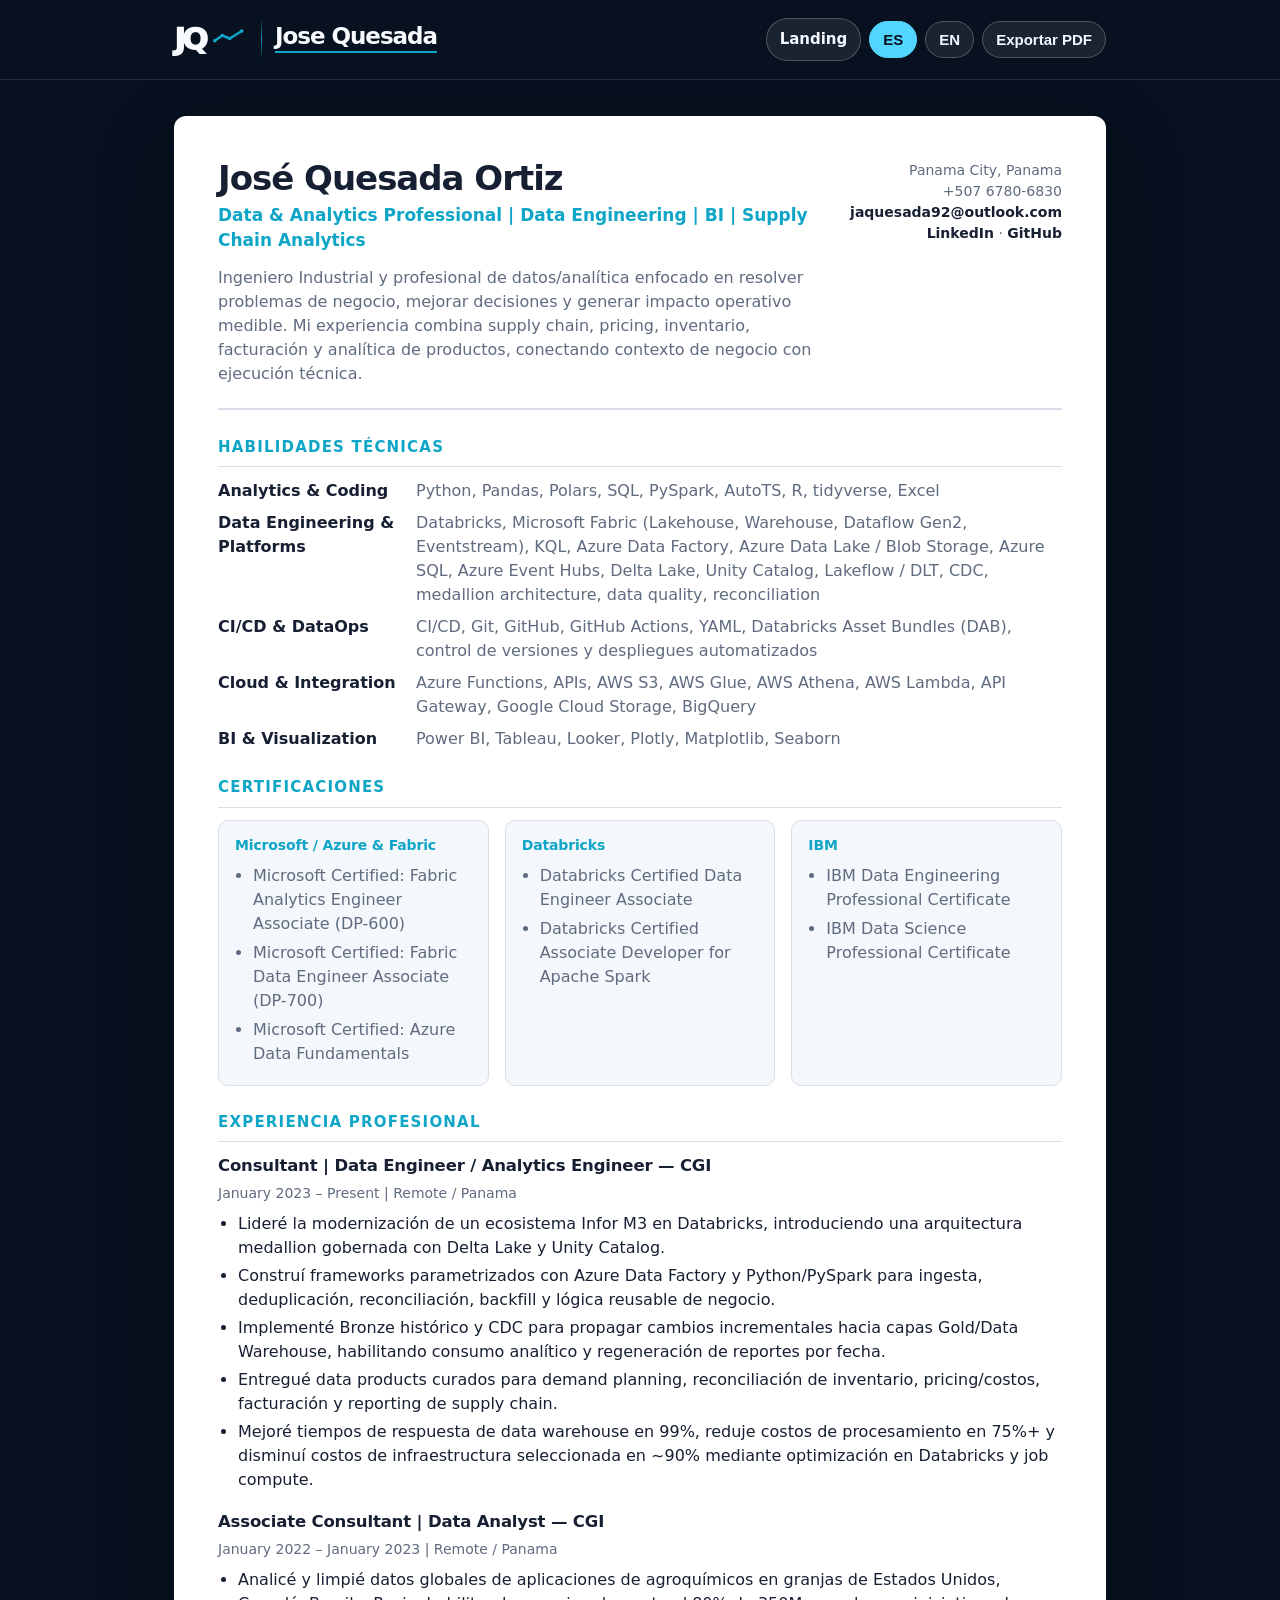
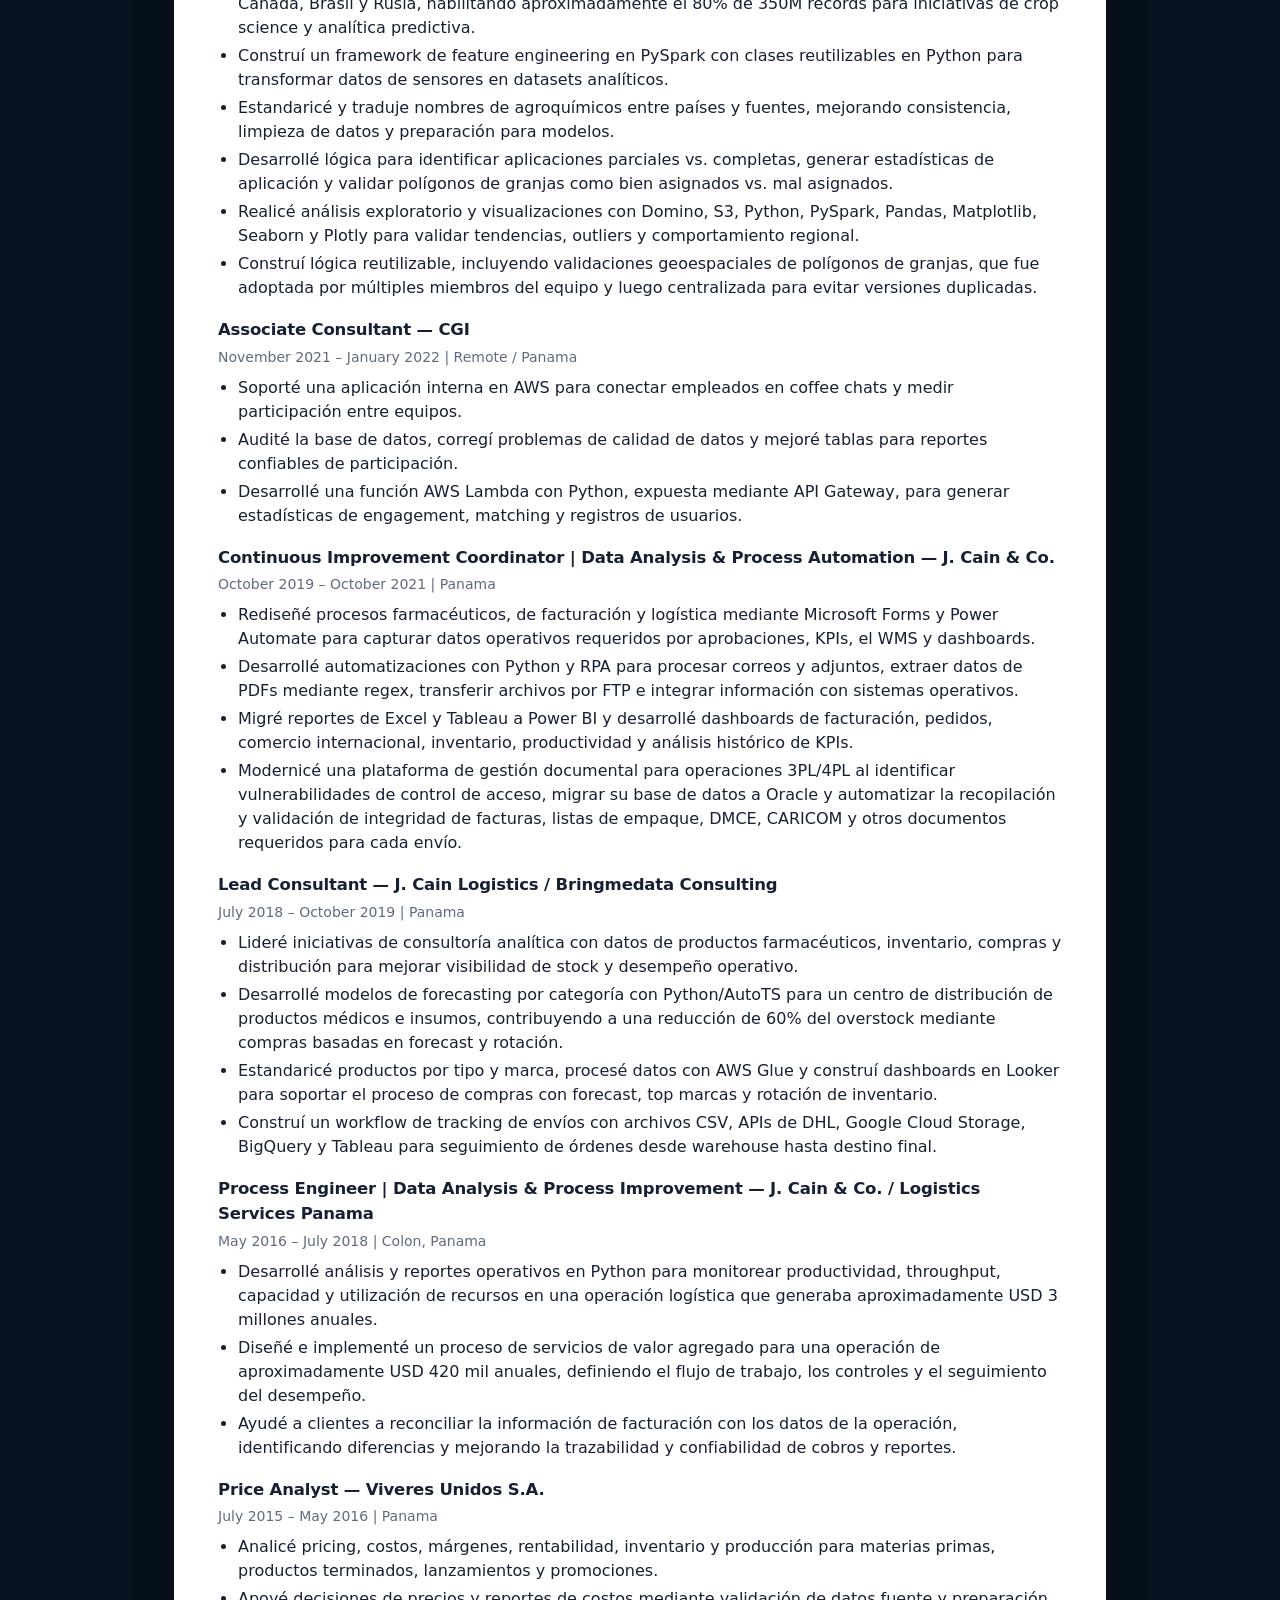
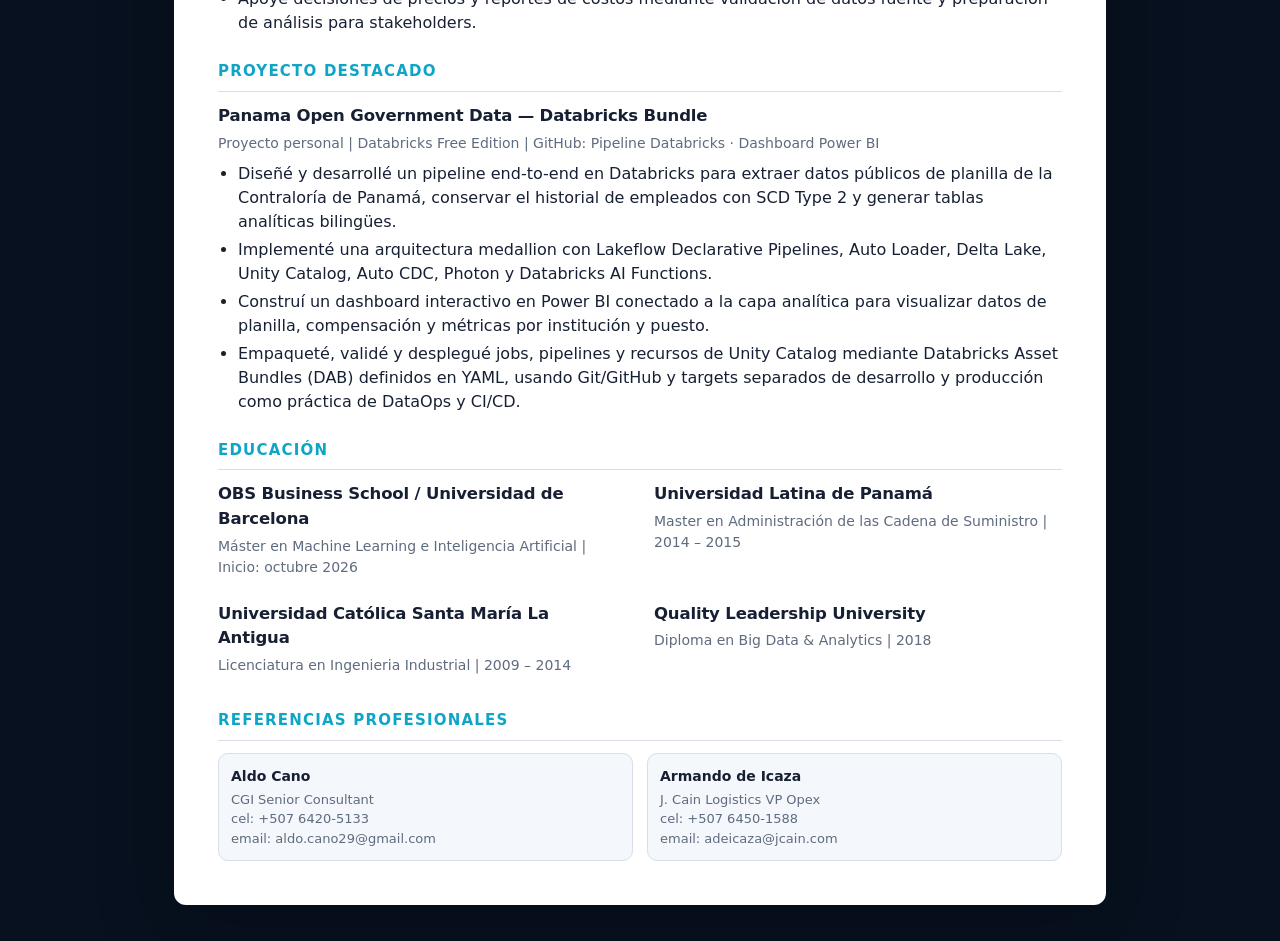
==== commit 963b577b: "Refine J. Cain experience" ====
--- a/cv.html
+++ b/cv.html
@@ -785,10 +785,10 @@
     <h3>Continuous Improvement Coordinator | Data Analysis & Process Automation — J. Cain & Co.</h3>
     <div class="meta">October 2019 – October 2021 | Panama</div>
     <ul>
-      <li>Rediseñé procesos farmacéuticos, de facturación y logística, implementando Microsoft Forms, Power Platform y Power Automate para capturar datos faltantes, gestionar aprobaciones y alimentar KPIs y requerimientos del WMS.</li>
-      <li>Desarrollé automatizaciones en Python y RPA para procesar correos y adjuntos, extraer y validar datos de PDFs mediante regex, transferir resultados por FTP y agilizar la documentación de pedidos y la compilación de archivos requeridos por entidades gubernamentales.</li>
-      <li>Migré reportes y dashboards de Excel y Tableau a Power BI, y desarrollé nuevos tableros para facturación a clientes, seguimiento de pedidos, importaciones y exportaciones, niveles de inventario, productividad y análisis histórico de KPIs organizacionales.</li>
-      <li>Identifiqué vulnerabilidades en la aplicación web de gestión documental y migré su base de datos a la solución integrada del WMS, centralizando la información y reduciendo el riesgo operativo.</li>
+      <li>Rediseñé procesos farmacéuticos, de facturación y logística mediante Microsoft Forms y Power Automate para capturar datos operativos requeridos por aprobaciones, KPIs, el WMS y dashboards.</li>
+      <li>Desarrollé automatizaciones con Python y RPA para procesar correos y adjuntos, extraer datos de PDFs mediante regex, transferir archivos por FTP e integrar información con sistemas operativos.</li>
+      <li>Migré reportes de Excel y Tableau a Power BI y desarrollé dashboards de facturación, pedidos, comercio internacional, inventario, productividad y análisis histórico de KPIs.</li>
+      <li>Modernicé una plataforma de gestión documental para operaciones 3PL/4PL al identificar vulnerabilidades de control de acceso, migrar su base de datos a Oracle y automatizar la recopilación y validación de integridad de facturas, listas de empaque, DMCE, CARICOM y otros documentos requeridos para cada envío.</li>
     </ul>
   </div>
 
@@ -968,10 +968,10 @@
     <h3>Continuous Improvement Coordinator | Data Analysis & Process Automation — J. Cain & Co.</h3>
     <div class="meta">October 2019 – October 2021 | Panama</div>
     <ul>
-      <li>Redesigned pharmaceutical, billing and logistics processes, implementing Microsoft Forms, Power Platform and Power Automate to capture missing data, manage approvals and support operational KPIs and WMS requirements.</li>
-      <li>Built Python and RPA automations to process emails and attachments, extract and validate PDF data using regex, transfer outputs via FTP, and streamline order documentation and the compilation of files required by government agencies.</li>
-      <li>Migrated reports and dashboards from Excel and Tableau to Power BI, and developed new dashboards for client billing, order tracking, imports and exports, inventory levels, productivity and historical analysis of organizational KPIs.</li>
-      <li>Identified vulnerabilities in the document-management web application and migrated its database to the WMS-integrated solution, centralizing information and reducing operational risk.</li>
+      <li>Redesigned pharmaceutical, billing and logistics processes using Microsoft Forms and Power Automate to capture operational data for approvals, KPIs, WMS requirements and dashboards.</li>
+      <li>Built Python and RPA automations to process emails and attachments, extract PDF data using regex, transfer files via FTP and integrate information with operational systems.</li>
+      <li>Migrated Excel and Tableau reports to Power BI and developed dashboards for billing, orders, international trade, inventory, productivity and historical KPI analysis.</li>
+      <li>Modernized a 3PL/4PL document management platform by identifying access-control weaknesses, migrating its database to Oracle and automating the collection and completeness validation of invoices, packing lists, DMCE, CARICOM and other required shipment documents.</li>
     </ul>
   </div>
 
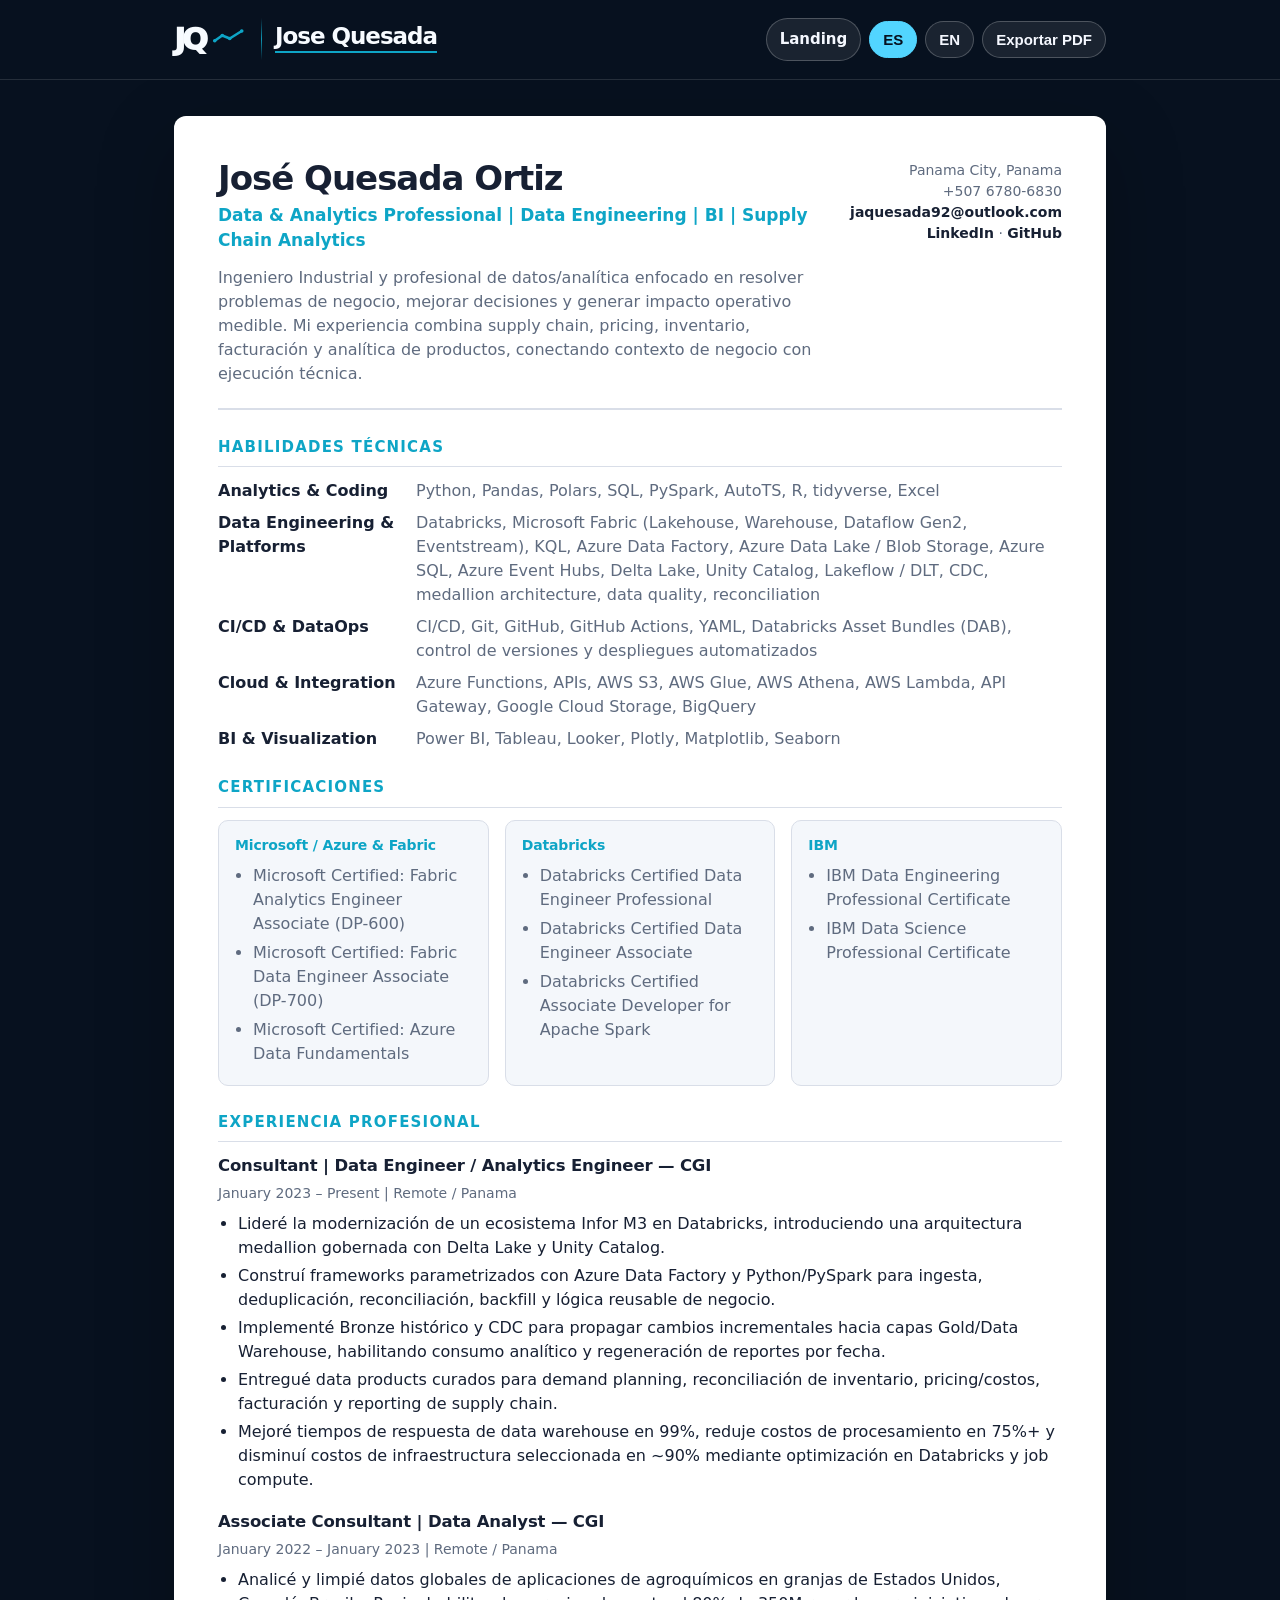
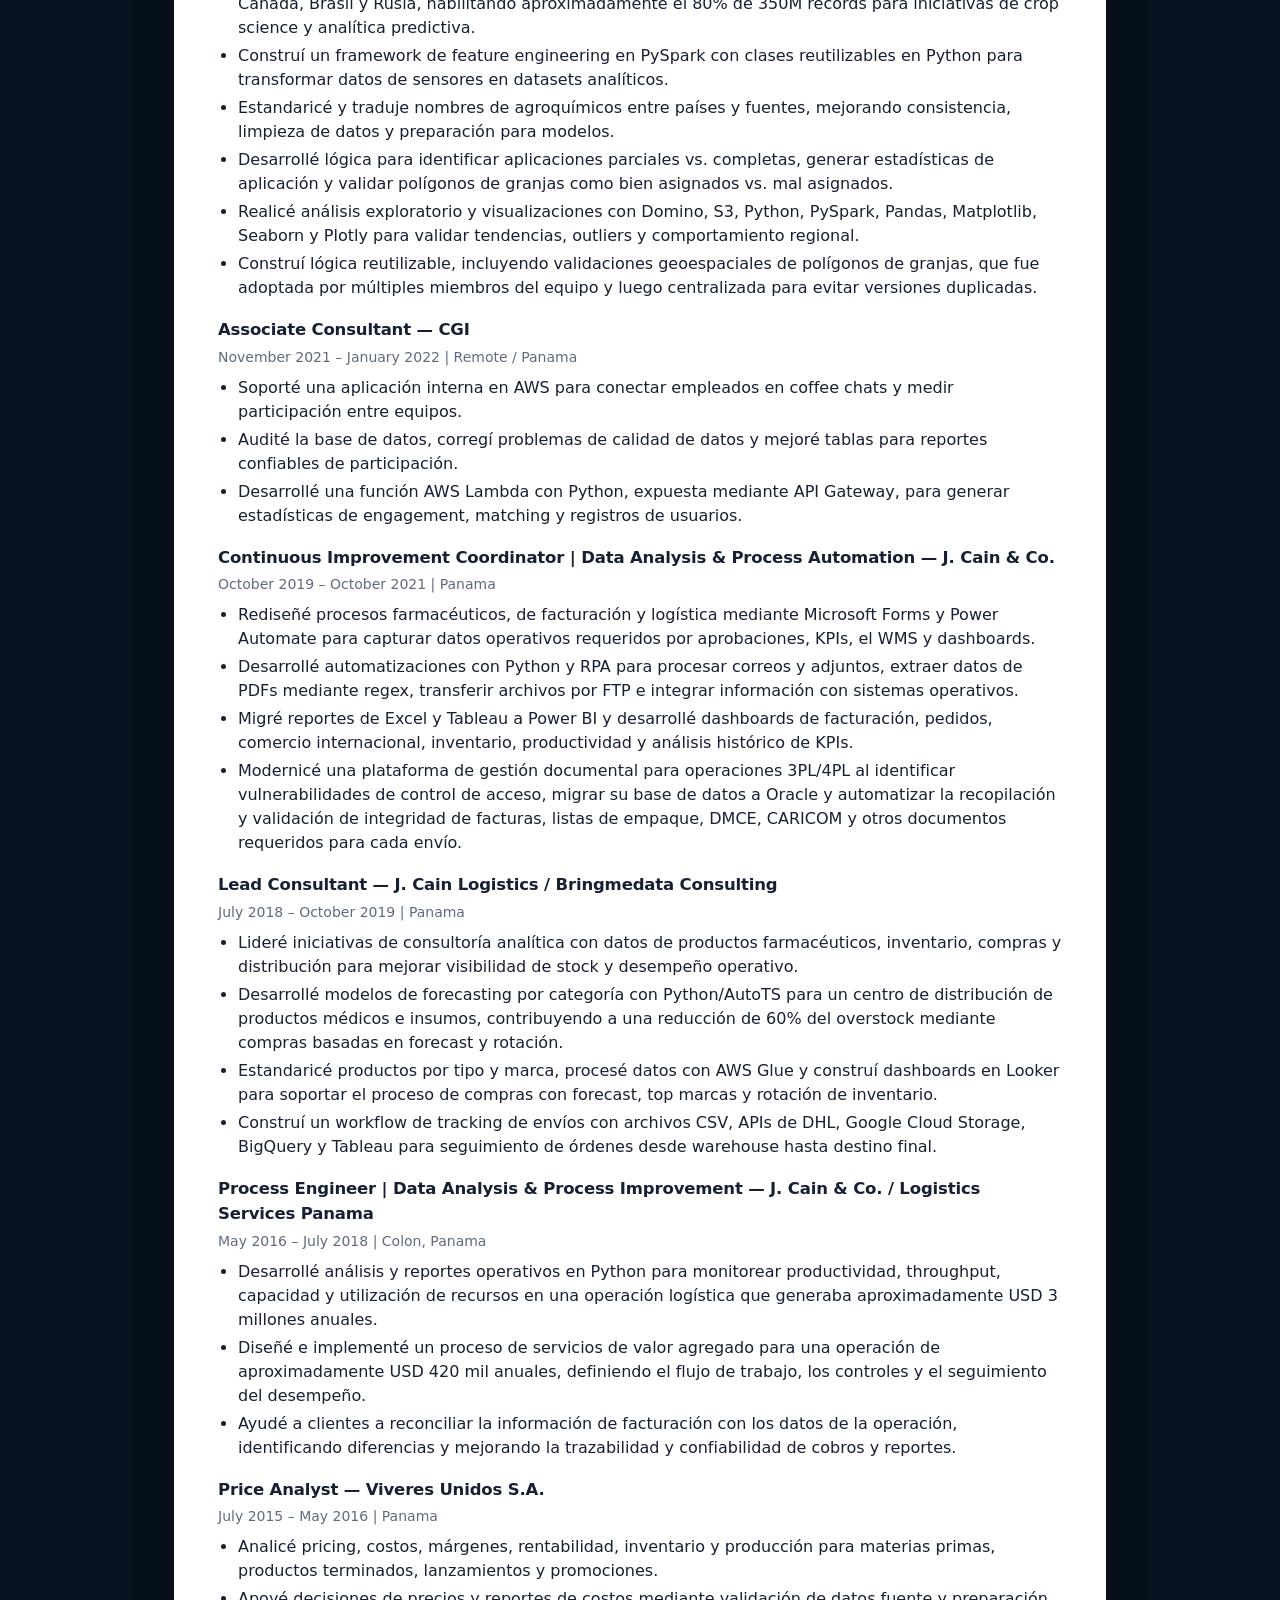
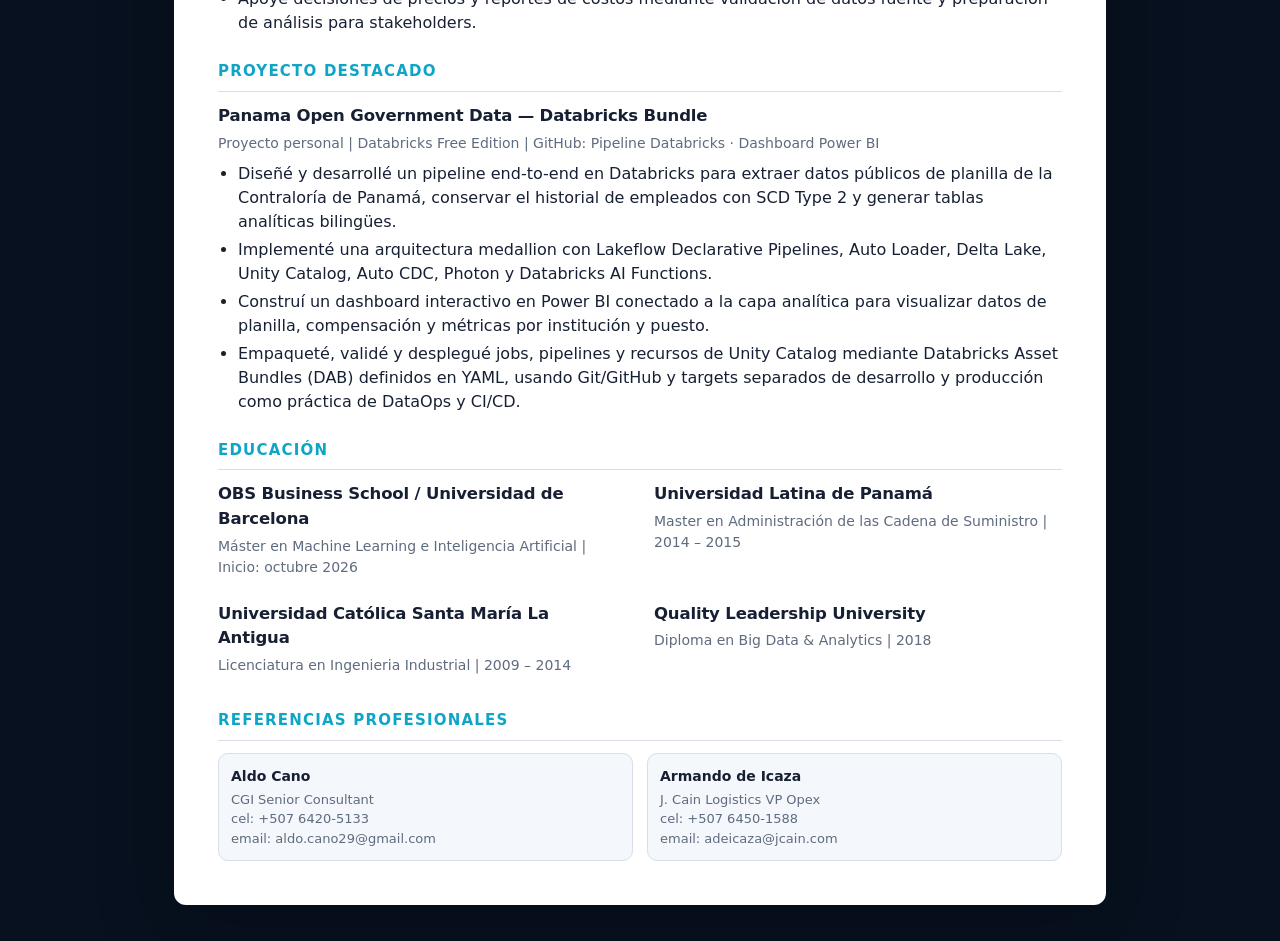
==== commit cef1dc3c: "Add official Databricks Professional credential to bilingual printable CV" ====
--- a/cv.html
+++ b/cv.html
@@ -730,6 +730,7 @@
     <div class="cert-group">
       <h3>Databricks</h3>
       <ul>
+        <li>Databricks Certified Data Engineer Professional</li>
         <li>Databricks Certified Data Engineer Associate</li>
         <li>Databricks Certified Associate Developer for Apache Spark</li>
       </ul>
@@ -913,6 +914,7 @@
     <div class="cert-group">
       <h3>Databricks</h3>
       <ul>
+        <li>Databricks Certified Data Engineer Professional</li>
         <li>Databricks Certified Data Engineer Associate</li>
         <li>Databricks Certified Associate Developer for Apache Spark</li>
       </ul>
